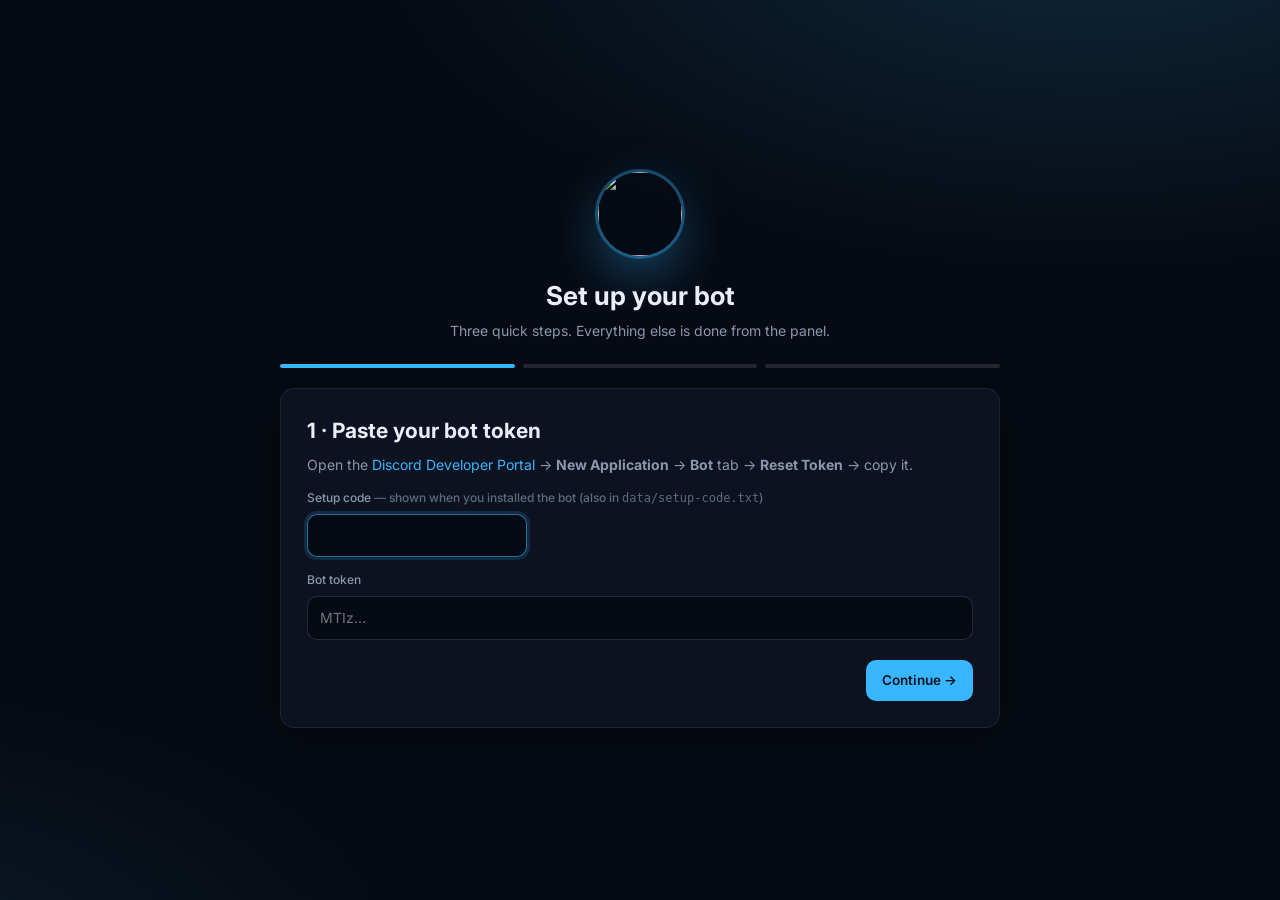
==== static/index.html @ cfd1e4c1 "CSRP Bot: Discord economy, tickets, documents, applications + web panel Co-Authored-By: Claude Opus " ====
<!doctype html>
<html lang="en">
<head>
<meta charset="utf-8">
<meta name="viewport" content="width=device-width,initial-scale=1,viewport-fit=cover">
<meta name="theme-color" content="#060a12"><meta name="apple-mobile-web-app-capable" content="yes"><meta name="apple-mobile-web-app-status-bar-style" content="black-translucent">
<link rel="apple-touch-icon" href="/brand/logo">
<title>Panel</title>
<link rel="icon" href="/brand/logo">
<link rel="preconnect" href="https://fonts.googleapis.com">
<link href="https://fonts.googleapis.com/css2?family=Inter:wght@400;500;600;700;800&display=swap" rel="stylesheet">
<link rel="stylesheet" href="/static/app.css?v=8">
</head>
<body>
<div class="backdrop"></div><div class="watermark"></div>
<div id="app"></div>
<div class="modal-bg" id="mbg"><div class="modal" id="mbox"><button class="x" onclick="closeModal()" aria-label="Close">×</button><div id="mbody"></div></div></div>
<div class="toast" id="toast"></div>
<script>
/* ───────────────────────── helpers ───────────────────────── */
const $ = s => document.querySelector(s), $$ = s => [...document.querySelectorAll(s)];
const esc = s => String(s ?? "").replace(/[&<>"']/g, c => ({"&":"&amp;","<":"&lt;",">":"&gt;",'"':"&quot;","'":"&#39;"}[c]));
let ME=null, CUR="$", PAGE="", BRAND={name:"Panel",full:"",color:"#38b6ff"}, GS=null;
const fmt = n => (n<0?"-":"")+CUR+Math.abs(Number(n||0)).toLocaleString();
const ago = iso => { if(!iso) return "—"; const s=(Date.now()-new Date(iso))/1000, f=Math.abs(s);
  const t=f<60?`${Math.round(f)}s`:f<3600?`${Math.round(f/60)}m`:f<86400?`${Math.round(f/3600)}h`:`${Math.round(f/86400)}d`; return s>=0?`${t} ago`:`in ${t}`; };
const dtx = iso => iso ? new Date(iso).toLocaleString() : "—";
const user = u => u ? `<span class="u">${u.avatar?`<img src="${esc(u.avatar)}" alt="">`:""}${esc(u.name)}</span>` : `<span class="dim">—</span>`;
const empty = (ico, t) => `<div class="empty"><span class="e-ico">${ico}</span>${t}</div>`;
async function api(path, body){
  const opt = body!==undefined ? {method:"POST",headers:{"Content-Type":"application/json","X-Panel":"1"},body:JSON.stringify(body)} : {};
  const r = await fetch(path, opt); let j={}; try{ j=await r.json(); }catch(e){}
  if(r.status===401){ renderLogin(); throw new Error("login"); }
  if(!r.ok) throw new Error(j.error || `HTTP ${r.status}`);
  return j;
}
function toast(m, ok=true){ const t=$("#toast"); t.textContent=m; t.className="toast "+(ok?"ok":"err"); t.style.display="block"; clearTimeout(t._h); t._h=setTimeout(()=>t.style.display="none",4000); }
async function act(fn, okMsg){ try{ const r=await fn(); if(okMsg) toast(okMsg); return r||true; }catch(e){ if(e.message!=="login") toast(e.message,false); return false; } }
function openModal(h, wide){ $("#mbody").innerHTML=h; $("#mbox").className="modal"+(wide?" wide":""); $("#mbg").style.display="flex"; }
function closeModal(){ $("#mbg").style.display="none"; }
$("#mbg").addEventListener("mousedown", e=>{ if(e.target.id==="mbg") closeModal(); });
function applyBrand(b){ if(!b) return; BRAND={...BRAND,...Object.fromEntries(Object.entries(b).filter(([k,v])=>v))};
  const m=/^#?([0-9a-f]{6})$/i.exec(BRAND.color||""); if(m){ const h=m[1]; document.documentElement.style.setProperty("--brand","#"+h);
  document.documentElement.style.setProperty("--brand-rgb",[0,2,4].map(i=>parseInt(h.substr(i,2),16)).join(",")); }
  document.title = `${BRAND.name} Panel`; }
const copyBtn = t => `<button class="btn ghost sm" onclick="navigator.clipboard.writeText('${esc(t)}');toast('Copied')">Copy</button>`;
const opt = (list, sel, blank="—") => `<option value="">${blank}</option>`+list.map(x=>`<option value="${x.id}" ${String(sel)===String(x.id)?"selected":""}>${esc(x.label||x.name)}</option>`).join("");

/* icons (stroke) */
const I = n => `<svg viewBox="0 0 24 24" fill="none" stroke="currentColor" stroke-width="1.9" stroke-linecap="round" stroke-linejoin="round">${({
 home:'<path d="M3 10.5 12 3l9 7.5V20a1 1 0 0 1-1 1h-5v-6H9v6H4a1 1 0 0 1-1-1z"/>',
 wallet:'<rect x="3" y="6" width="18" height="14" rx="2"/><path d="M16 13h2M3 10h18M6 6V4.5A1.5 1.5 0 0 1 7.5 3H17"/>',
 chart:'<path d="M4 20V10M10 20V4M16 20v-7M22 20H2"/>', users:'<circle cx="9" cy="8" r="3.5"/><path d="M2.5 20a6.5 6.5 0 0 1 13 0M17 4.5a3.5 3.5 0 0 1 0 7M21.5 20a6 6 0 0 0-3.5-5.5"/>',
 building:'<rect x="4" y="3" width="16" height="18" rx="1"/><path d="M9 8h1M14 8h1M9 12h1M14 12h1M10 21v-4h4v4"/>',
 alert:'<path d="M12 3 2 20h20z"/><path d="M12 10v4M12 17.5v.01"/>', list:'<path d="M8 6h13M8 12h13M8 18h13M3 6h.01M3 12h.01M3 18h.01"/>',
 ticket:'<path d="M3 8a2 2 0 0 0 0 4v4a2 2 0 0 0 2 2h14a2 2 0 0 0 2-2v-4a2 2 0 0 0 0-4V6a2 2 0 0 0-2-2H5a2 2 0 0 0-2 2z"/><path d="M14 4v14" stroke-dasharray="2 2"/>',
 form:'<rect x="4" y="3" width="16" height="18" rx="2"/><path d="M8 8h8M8 12h8M8 16h5"/>', book:'<path d="M4 4.5A2.5 2.5 0 0 1 6.5 2H20v17H6.5A2.5 2.5 0 0 0 4 21.5z"/><path d="M4 21.5A2.5 2.5 0 0 1 6.5 19H20"/>',
 cog:'<circle cx="12" cy="12" r="3"/><path d="M19.4 15a1.7 1.7 0 0 0 .3 1.8l.1.1a2 2 0 1 1-2.8 2.8l-.1-.1a1.7 1.7 0 0 0-1.8-.3 1.7 1.7 0 0 0-1 1.5V21a2 2 0 1 1-4 0v-.1a1.7 1.7 0 0 0-1.1-1.5 1.7 1.7 0 0 0-1.8.3l-.1.1a2 2 0 1 1-2.8-2.8l.1-.1a1.7 1.7 0 0 0 .3-1.8 1.7 1.7 0 0 0-1.5-1H3a2 2 0 1 1 0-4h.1a1.7 1.7 0 0 0 1.5-1.1 1.7 1.7 0 0 0-.3-1.8l-.1-.1a2 2 0 1 1 2.8-2.8l.1.1a1.7 1.7 0 0 0 1.8.3H9a1.7 1.7 0 0 0 1-1.5V3a2 2 0 1 1 4 0v.1a1.7 1.7 0 0 0 1 1.5 1.7 1.7 0 0 0 1.8-.3l.1-.1a2 2 0 1 1 2.8 2.8l-.1.1a1.7 1.7 0 0 0-.3 1.8V9a1.7 1.7 0 0 0 1.5 1H21a2 2 0 1 1 0 4h-.1a1.7 1.7 0 0 0-1.5 1z"/>',
 sliders:'<path d="M4 21v-7M4 10V3M12 21v-9M12 8V3M20 21v-5M20 12V3M1 14h6M9 8h6M17 16h6"/>', send:'<path d="m22 2-7 20-4-9-9-4z"/><path d="M22 2 11 13"/>',
 logout:'<path d="M9 21H5a2 2 0 0 1-2-2V5a2 2 0 0 1 2-2h4M16 17l5-5-5-5M21 12H9"/>', menu:'<path d="M3 6h18M3 12h18M3 18h18"/>', ext:'<path d="M15 3h6v6M10 14 21 3M18 13v6a2 2 0 0 1-2 2H5a2 2 0 0 1-2-2V8a2 2 0 0 1 2-2h6"/>',
 shield:'<path d="M12 22s8-4 8-10V5l-8-3-8 3v7c0 6 8 10 8 10z"/><path d="m9 12 2 2 4-4"/>',
 coins:'<circle cx="8" cy="8" r="6"/><path d="M18.1 10.4A6 6 0 1 1 10.4 18.1M7 6h1v4M16.7 13.9l.7.7-2.8 2.8"/>',
})[n]||""}</svg>`;

/* ───────────────────────── setup wizard ───────────────────────── */
let SETUP={};
function wizShell(step, inner){
  return `<div class="center"><div class="wizard"><div style="text-align:center;margin-bottom:22px"><img src="/brand/logo" style="width:84px;height:84px;border-radius:50%;box-shadow:0 0 0 3px rgba(var(--brand-rgb),.35),0 20px 60px -10px rgba(var(--brand-rgb),.6)" alt="">
   <h1 style="margin:14px 0 4px;font-size:26px">Set up your bot</h1><p class="mute" style="margin:0">Three quick steps. Everything else is done from the panel.</p></div>
   <div class="steps">${[1,2,3].map(i=>`<div class="${i<=step?"on":""}"></div>`).join("")}</div><div class="card" style="padding:26px">${inner}</div></div></div>`;
}
function renderSetup(st){
  SETUP = st || {};
  $("#app").innerHTML = wizShell(1, `<h2 style="margin:0 0 6px">1 · Paste your bot token</h2>
   <p class="mute" style="margin:0 0 14px">Open the <a href="https://discord.com/developers/applications" target="_blank" rel="noopener">Discord Developer Portal</a> → <b>New Application</b> → <b>Bot</b> tab → <b>Reset Token</b> → copy it.</p>
   ${st.can_edit?"":`<label class="l">Setup code <span class="dim">— shown when you installed the bot (also in <code>data/setup-code.txt</code>)</span></label><input class="in" id="sc" autocomplete="off" style="text-transform:uppercase;letter-spacing:.15em;max-width:220px">`}
   <label class="l">Bot token</label><input class="in" id="stk" type="password" autocomplete="off" placeholder="MTIz…">
   <div style="margin-top:20px;display:flex;justify-content:flex-end"><button class="btn" id="sbtn" onclick="setupToken()">Continue →</button></div>`);
  ($("#sc")||$("#stk")).focus(); $("#stk").onkeydown=e=>{ if(e.key==="Enter") setupToken(); };
}
async function setupToken(){
  $("#sbtn").disabled=true;
  const r = await act(()=>api("/api/setup/token",{code:$("#sc")?.value, token:$("#stk").value}));
  if($("#sbtn")) $("#sbtn").disabled=false;
  if(r) { SETUP={...SETUP,...r}; setupGuild(); }
}
let guildPoll=null;
function setupGuild(){
  const r=SETUP;
  const fixes = (r.fixed||[]).map(f=>`<div class="pos" style="font-size:13px">✓ ${esc(f)}</div>`).join("");
  $("#app").innerHTML = wizShell(2, `<div class="u" style="gap:14px;margin-bottom:12px">${r.bot_avatar?`<img src="${esc(r.bot_avatar)}" style="width:48px;height:48px" alt="">`:""}
    <div><div class="b" style="font-size:17px">${esc(r.bot_name)}</div><div class="pos" style="font-size:13px">✓ Token accepted</div></div></div>${fixes}
   ${r.members_ok?"":`<div class="card" style="border-color:rgba(251,191,36,.4);margin:12px 0;padding:12px">⚠️ Turn on <b>Server Members Intent</b>: <a href="${esc(r.portal)}/bot" target="_blank" rel="noopener">Bot settings</a> → Privileged Gateway Intents.</div>`}
   <h2 style="margin:18px 0 6px">2 · Add it to your server</h2>
   <p class="mute" style="margin:0 0 14px">Click the button, pick your server and authorise. It shows up below automatically.</p>
   <a class="btn discord-btn" href="${esc(r.invite)}" target="_blank" rel="noopener">${I("ext")} Add ${esc(r.bot_name)} to a server</a>
   <div id="glist" style="margin-top:20px"></div>`);
  drawGuilds(r.guilds||[]);
  clearInterval(guildPoll); guildPoll=setInterval(async()=>{ try{ const g=await api("/api/setup/guilds"); drawGuilds(g.guilds); }catch(e){} }, 3000);
}
function drawGuilds(gs){
  const el=$("#glist"); if(!el) return clearInterval(guildPoll);
  el.innerHTML = gs.length ? `<label class="l">Your bot is in — pick the server this bot is for:</label>`+gs.map(g=>`<button class="feat" style="width:100%;margin-top:8px;text-align:left" onclick="pickGuild('${g.id}')">
     ${g.icon?`<img src="${esc(g.icon)}" style="width:38px;height:38px;border-radius:10px" alt="">`:`<div style="width:38px;height:38px;border-radius:10px;background:var(--glass2);display:grid;place-items:center">${esc(g.name[0])}</div>`}
     <div class="t"><b>${esc(g.name)}</b><small>${g.id}</small></div><span class="btn sm">Use this server</span></button>`).join("")
   : `<div class="mute" style="display:flex;align-items:center;gap:10px"><span class="dot wait"></span> Waiting for the bot to join a server…</div>`;
}
async function pickGuild(id){
  clearInterval(guildPoll);
  if(!await act(()=>api("/api/setup/finish",{guild_id:id}))) return;
  const r=SETUP;
  if(r.redirect_ok) return setupDone();
  $("#app").innerHTML = wizShell(3, `<h2 style="margin:0 0 6px">3 · Allow Discord login</h2>
   <p class="mute" style="margin:0 0 14px">Discord needs this panel's address once. Open <a href="${esc(r.portal)}/oauth2" target="_blank" rel="noopener">OAuth2 settings</a> → <b>Redirects</b> → <b>Add Redirect</b>, paste this, then <b>Save Changes</b>:</p>
   <div style="display:flex;gap:8px;align-items:center;flex-wrap:wrap"><code class="copy">${esc(r.redirect_uri)}</code>${copyBtn(r.redirect_uri)}</div>
   <div class="mute" style="margin-top:18px;display:flex;align-items:center;gap:10px"><span class="dot wait"></span> Waiting for you to save it…</div>
   <div style="margin-top:20px;display:flex;justify-content:flex-end;gap:8px"><button class="btn ghost" onclick="setupDone()">I've done it</button></div>`);
  guildPoll=setInterval(async()=>{ try{ const c=await api("/api/setup/redirect"); if(c.redirect_ok){ clearInterval(guildPoll); setupDone(); } }catch(e){} }, 3000);
}
function setupDone(){
  clearInterval(guildPoll);
  $("#app").innerHTML = wizShell(3, `<div style="text-align:center;padding:10px 0"><div style="font-size:46px">🎉</div><h2 style="margin:8px 0">You're connected</h2>
   <p class="mute">The bot is starting and adding its slash commands to your server. Log in to choose channels, features and branding.</p>
   <a class="btn discord-btn" href="/login" style="margin-top:12px">Login with Discord</a></div>`);
}

/* ───────────────────────── auth screens ───────────────────────── */
function renderLogin(){
  $("#app").innerHTML = `<div class="center"><div class="auth"><img class="logo" src="/brand/logo" alt="">
   <h1>${esc(BRAND.full||BRAND.name)}</h1><p>Sign in with Discord to manage your account, read documents and apply.</p>
   <a class="btn discord-btn" href="/login${location.hash?`?next=/${encodeURIComponent(location.hash)}`:""}"><svg width="22" height="22" viewBox="0 0 24 24" fill="#fff"><path d="M20.3 4.4A19.8 19.8 0 0 0 15.4 3l-.6 1.3a18.4 18.4 0 0 0-5.6 0L8.6 3a19.7 19.7 0 0 0-4.9 1.5C.6 9.1-.3 13.6.1 18.1a19.9 19.9 0 0 0 6 3l1.3-2.1a12.9 12.9 0 0 1-2-1l.5-.4a14.2 14.2 0 0 0 12.2 0l.5.4c-.6.4-1.3.7-2 1l1.3 2.1a19.8 19.8 0 0 0 6-3c.5-5.2-.8-9.7-3.6-13.7zM8 15.4c-1.2 0-2.2-1.1-2.2-2.4S6.8 10.6 8 10.6s2.2 1.1 2.2 2.4-1 2.4-2.2 2.4zm8 0c-1.2 0-2.2-1.1-2.2-2.4s1-2.4 2.2-2.4 2.2 1.1 2.2 2.4-1 2.4-2.2 2.4z"/></svg>Login with Discord</a>
   <p style="margin-top:26px"><a class="mute" href="/docs">📚 Browse public documents →</a></p></div></div>`;
}
function renderOffline(st){
  $("#app").innerHTML = `<div class="center"><div class="wizard"><div class="auth" style="max-width:none"><img class="logo" src="/brand/logo" alt=""><h1>Bot is ${esc(st.status||"offline")}</h1></div>
   ${st.can_edit?botCard(st):`<div class="card" style="text-align:center"><p class="mute">The panel will be back as soon as the bot is online.</p><a class="btn ghost" href="/login">Bot owner login</a></div>`}</div></div>`;
}

/* ───────────────────────── shell / nav ───────────────────────── */
const can = p => (ME.perms||[]).includes(p);
function navItems(){
  const f=ME.features, a=ME.admin, c=ME.counts||{}, out=[];
  out.push(["h","You"]);
  if(f.economy) out.push(["me","My account","wallet"]);
  if(f.documents) out.push(["docs","Documents","book"]);
  if(f.applications) out.push(["apply","Apply","form"]);
  if(a){
    out.push(["h","Staff"]); out.push(["overview","Overview","chart"]);
    if(f.economy&&can("economy")) out.push(["users","Citizens","users"]);
    if((f.business||f.departments)&&can("orgs")) out.push(["orgs","Businesses & Depts","building"]);
    if(f.citations&&can("citations")) out.push(["citations","Citations","alert",c.citations]);
    if(f.economy&&can("economy")) out.push(["ledger","Transactions","list"]);
    if(f.tickets&&can("tickets")) out.push(["tickets","Tickets","ticket",c.tickets]);
    if(f.applications&&can("applications")) out.push(["applications","Applications","form",c.applications]);
    if(f.documents&&can("documents")) out.push(["docbuilder","Document builder","book"]);
    if(can("setup")||can("staff")) out.push(["h","Configure"]);
    if(can("setup")) { out.push(["setup","Server setup","sliders"]); out.push(["settings","Settings","cog"]); }
    if(can("staff")) out.push(["staff","Staff access","shield"]);
  }
  return out;
}
const PAGES = {me:()=>pMe(), docs:()=>pDocs(), apply:()=>pApply(), overview:()=>pOverview(), users:()=>pUsers(), orgs:()=>pOrgs(), citations:()=>pCitations(), ledger:()=>pLedger(),
  tickets:()=>pTickets(), applications:()=>pApplications(), docbuilder:()=>pDocBuilder(), setup:()=>pSetup(), settings:()=>pSettings(), staff:()=>pStaff()};
function shell(){
  const items = navItems();
  if(!PAGE || !items.some(i=>i[0]===PAGE)) PAGE = (items.find(i=>i[0]!=="h")||["docs"])[0];
  $("#app").innerHTML = `<div class="mobile-top"><button class="btn ghost icon" onclick="$('.side').classList.toggle('open')">${I("menu")}</button><img src="/brand/logo" alt=""><b>${esc(BRAND.name)}</b></div>
  <div class="app"><aside class="side"><a class="brand" href="/"><img src="/brand/logo" alt=""><span><b>${esc(BRAND.name)}</b><small>${esc(BRAND.full||ME.guild.name)}</small></span></a>
   ${items.map(i=>i[0]==="h"?`<div class="nav-h">${i[1]}</div>`:`<button class="nav ${i[0]===PAGE?"on":""}" data-p="${i[0]}">${I(i[2])}<span>${i[1]}</span>${i[3]?`<span class="badge">${i[3]}</span>`:""}</button>`).join("")}
   <div class="grow"></div>
   <div class="me">${ME.user.avatar?`<img src="${esc(ME.user.avatar)}" alt="">`:""}<div class="n"><b>${esc(ME.user.name)}</b><small>${esc((ME.ranks||[]).join(", ")||"Member")}</small></div><a class="btn ghost icon" href="/logout" title="Log out">${I("logout")}</a></div>
  </aside><div class="side-dim" onclick="$('.side').classList.remove('open')"></div><main class="main" id="main"></main></div>
  <nav class="bottom-nav">${bottomItems(items).map(i=>`<button class="${i[0]===PAGE?"on":""}" data-b="${i[0]}">${I(i[2])}<span>${i[1]}</span>${i[3]?`<span class="badge">${i[3]}</span>`:""}</button>`).join("")}<button data-b="__more">${I("menu")}<span>More</span></button></nav>`;
  $$(".nav").forEach(b=>b.onclick=()=>go(b.dataset.p));
  $$("[data-b]").forEach(b=>b.onclick=()=>b.dataset.b==="__more"?$(".side").classList.add("open"):go(b.dataset.b));
  render();
}
function bottomItems(items){
  const pages=items.filter(i=>i[0]!=="h"), short={"Businesses & Depts":"Orgs","Document builder":"Docs","Pending applications":"Apps","My account":"Account","Server setup":"Setup","Transactions":"Ledger"};
  const pref = ME.admin ? ["overview","tickets","applications","me"] : ["me","docs","apply"];
  return pref.map(k=>pages.find(i=>i[0]===k)).filter(Boolean).slice(0,4).map(i=>[i[0],short[i[1]]||i[1],i[2],i[3]]);
}
function go(p){ PAGE=p; history.replaceState(null,"","#"+p); $$(".nav").forEach(b=>b.classList.toggle("on",b.dataset.p===p)); $$("[data-b]").forEach(b=>b.classList.toggle("on",b.dataset.b===p)); window.scrollTo(0,0); $(".side")?.classList.remove("open"); render(); }
async function render(){ $("#main").innerHTML=`<div class="empty"><span class="e-ico">⏳</span>Loading…</div>`; try{ await (PAGES[PAGE]||PAGES.docs)(); }catch(e){ if(e.message!=="login") $("#main").innerHTML=`<div class="card">${empty("⚠️",esc(e.message))}</div>`; } }
const head = (t, sub, right="") => `<div class="page-h"><div><h1>${t}</h1>${sub?`<p>${sub}</p>`:""}</div><div style="display:flex;gap:8px;flex-wrap:wrap;align-items:center">${right}</div></div>`;
const stat = (lbl, val, sub, ico) => `<div class="card stat"><div class="lbl">${lbl}</div><div class="val">${val}</div>${sub?`<div class="sub">${sub}</div>`:""}${ico?`<div class="ico">${I(ico)}</div>`:""}</div>`;
const seg = (vals, cur, fn) => `<div class="seg">${vals.map(v=>`<button class="${v===cur?"on":""}" onclick="${fn}('${v}')">${v}</button>`).join("")}</div>`;

/* ───────────────────────── shared tables ───────────────────────── */
function flow(r, me){
  const side = x => x.type==="mint"?"<i class='dim'>minted</i>":x.type==="burn"?"<i class='dim'>removed</i>":
    `${esc(x.label)}${x.type==="wallet"?" <span class='dim'>(wallet)</span>":""}${x.type==="business"||x.type==="dept"?` <span class="pill ${x.type}">${x.type==="dept"?"dept":"biz"}</span>`:""}`;
  let cls=""; if(me){ const i=["wallet","bank"].includes(r.dst.type)&&r.dst.id===me, o=["wallet","bank"].includes(r.src.type)&&r.src.id===me; cls=i&&o?"":i?"pos":"neg"; }
  return `<td class="dim mono">#${r.id}</td><td>${side(r.src)} <span class="dim">→</span> ${side(r.dst)}</td><td class="${cls} b">${fmt(r.amount)}</td>
    <td><span class="pill">${esc(r.kind)}</span>${r.reversed_by?' <span class="pill red">reversed</span>':""}</td><td class="mute">${esc(r.memo||"")}</td><td class="dim" title="${dtx(r.ts)}">${ago(r.ts)}</td>`;
}
const ledgerTable = (rows, me, undo) => rows.length ? `<div class="scroll"><table class="tbl"><tr><th>#</th><th>Flow</th><th>Amount</th><th>Type</th><th>Memo</th><th>When</th>${undo?"<th></th>":""}</tr>
  ${rows.map(r=>`<tr>${flow(r,me)}${undo?`<td>${!r.reversed_by&&r.kind!=="undo"?`<button class="btn ghost sm" onclick="undo(${r.id})">Undo</button>`:""}</td>`:""}</tr>`).join("")}</table></div>` : empty("🧾","No transactions yet.");
function citTable(rows, o={}){
  if(!rows.length) return empty("✅","No citations.");
  return `<div class="scroll"><table class="tbl"><tr><th>#</th>${o.who?"<th>Citizen</th>":""}<th>Reason</th><th>Total</th><th>Status</th><th>Due</th>${o.who?"<th>Issuer</th>":""}<th></th></tr>
  ${rows.map(c=>`<tr><td class="dim mono">#${c.id}</td>${o.who?`<td>${user(c.user)}</td>`:""}<td>${esc(c.reason)}<div class="dim" style="font-size:12px">${esc(c.dept||"")}</div></td>
   <td class="b">${fmt(c.amount+c.late_fee)}${c.late_fee?`<div class="dim" style="font-size:12px;font-weight:400">incl. ${fmt(c.late_fee)} late fee</div>`:""}</td>
   <td><span class="pill ${c.overdue?"overdue":c.status}">${c.overdue?"overdue":c.status}</span></td><td class="dim">${c.status==="unpaid"?ago(c.due_at):c.status==="paid"?"paid "+ago(c.paid_at):"—"}</td>
   ${o.who?`<td>${user(c.issuer)}</td>`:""}<td style="white-space:nowrap">${c.status==="unpaid"?(o.pay?`<button class="btn green sm" onclick="payCit(${c.id})">Pay</button>`:"")+(o.admin?` <button class="btn ghost sm" onclick="citAct(${c.id},'waive_fee')">Waive fee</button> <button class="btn red sm" onclick="citAct(${c.id},'void')">Void</button>`:""):""}</td></tr>`).join("")}</table></div>`;
}

/* ───────────────────────── member pages ───────────────────────── */
async function pMe(){
  const d=await api("/api/my");
  $("#main").innerHTML = head(`Welcome back, ${esc(ME.user.name)}`, "Your bank, inventory and fines.") +
  `${d.frozen?`<div class="card" style="border-color:rgba(248,113,113,.5);margin-bottom:16px">🧊 Your account is frozen by staff.</div>`:""}
  <div class="grid">${stat("Wallet",fmt(d.wallet),"Cash on hand","wallet")}${stat("Bank",fmt(d.bank),"Safe in the bank","building")}${stat("Net worth",fmt(d.wallet+d.bank),"","coins")}
   <div class="card wide-sm"><div class="mute" style="font-size:12.5px;font-weight:500">Move money</div><div class="mv-row" style="display:flex;gap:6px;margin-top:10px"><input class="in" id="mv" placeholder="500, 2k, all"><button class="btn sm" onclick="mv('deposit')">Deposit</button><button class="btn ghost sm" onclick="mv('withdraw')">Withdraw</button></div></div></div>
  <div class="cols" style="margin-top:16px"><div class="card"><div class="card-h"><h3>Inventory</h3></div>${d.items.length?`<table class="tbl">${d.items.map(i=>`<tr><td><b>${esc(i.name)}</b><div class="dim" style="font-size:12px">${esc(i.description||"")}</div></td><td>×${i.qty}</td><td class="dim">${esc(i.source||"")}</td></tr>`).join("")}</table>`:empty("🎒","Empty — buy things with <code>/shop</code> in Discord.")}</div>
   <div class="card"><div class="card-h"><h3>Your businesses & departments</h3></div>${d.orgs.length?`<table class="tbl">${d.orgs.map(o=>`<tr><td><span class="pill ${o.kind}">${o.kind==="dept"?"dept":"biz"}</span> <b>${esc(o.name)}</b></td><td class="b">${fmt(o.balance)}</td><td class="dim">${o.level}</td></tr>`).join("")}</table>`:empty("🏢","None yet.")}</div></div>
  <div class="card" style="margin-top:16px"><div class="card-h"><h3>Citations</h3></div>${citTable(d.citations,{pay:true})}</div>
  <div class="card"><div class="card-h"><h3>Recent transactions</h3></div>${ledgerTable(d.history, ME.user.id)}</div>`;
}
async function mv(direction){ const amount=$("#mv").value.trim(); if(!amount) return; if(await act(()=>api("/api/my/move",{direction,amount}),direction==="deposit"?"Deposited":"Withdrawn")) pMe(); }
async function payCit(id){ if(!confirm(`Pay citation #${id} from your bank?`)) return; if(await act(()=>api("/api/my/pay_citation",{id}),"Citation paid")) render(); }

async function pDocs(){
  const html = await (await fetch("/docs")).text();
  const main = new DOMParser().parseFromString(html,"text/html").querySelector("main"); main.querySelector(".hero")?.remove();
  $("#main").innerHTML = head("Documents", "SOPs, penal codes and server links.", `<a class="btn ghost" href="/docs" target="_blank">${I("ext")} Open full page</a>${can("documents")?`<button class="btn" onclick="go('docbuilder')">Manage documents</button>`:""}`) + main.innerHTML;
}

/* applications (member) */
let APPLY=null;
async function pApply(){
  APPLY = await api("/api/apply");
  const fs = APPLY.forms;
  $("#main").innerHTML = head("Applications","Check the requirements, then apply.") + (fs.length?`<div class="doc-grid">${fs.map(f=>`<div class="doc-card"><div class="di">${esc(f.icon||"📝")}</div><b>${esc(f.name)}</b>
     <p>${esc((f.description||"").slice(0,180))}</p><div style="margin:6px 0">${f.checks.map(c=>`<div style="font-size:13px;display:flex;gap:8px;margin:3px 0"><span>${c.ok===true?"✅":c.ok===false?"❌":"▫️"}</span><span class="${c.ok===false?"neg":""}">${esc(c.label)}${c.detail&&c.ok===false?` <span class="dim">(${esc(c.detail)})</span>`:""}</span></div>`).join("")}</div>
     <div class="meta" style="margin-top:auto">${!f.is_open?'<span class="pill red">Closed</span>':f.eligible?`<button class="btn" onclick="applyForm(${f.id})">Apply now</button>`:'<span class="pill gold">Requirements not met</span>'}</div></div>`).join("")}</div>`:`<div class="card">${empty("📭","No applications are open right now.")}</div>`)
   + `<div class="card" style="margin-top:20px"><div class="card-h"><h3>Your applications</h3></div>${APPLY.mine.length?`<table class="tbl"><tr><th>#</th><th>Application</th><th>Status</th><th>Submitted</th><th>Note</th></tr>${APPLY.mine.map(a=>`<tr><td class="dim mono">#${a.id}</td><td class="b">${esc(a.form_name)}</td><td><span class="pill ${a.status==="accepted"?"green":a.status==="denied"?"red":"gold"}">${a.status}</span></td><td class="dim">${ago(a.created_at)}</td><td class="mute">${esc(a.reason||"")}</td></tr>`).join("")}</table>`:empty("📝","You haven't applied for anything yet.")}</div>`;
  const m=/^#apply-(\d+)/.exec(location.hash); if(m){ const f=fs.find(x=>x.id==m[1]); if(f&&f.eligible) applyForm(f.id); }
}
function qField(q){
  const id=`qa_${q.id}`, req=q.required?' <span class="neg">*</span>':"";
  const lab=`<label class="l" style="font-size:13.5px;color:var(--text)">${esc(q.label)}${req}</label>${q.help?`<div class="dim" style="font-size:12px;margin:-2px 0 6px">${esc(q.help)}</div>`:""}`;
  if(q.type==="paragraph") return lab+`<textarea class="in" id="${id}" rows="5"></textarea>`;
  if(q.type==="choice") return lab+`<select class="in" id="${id}"><option value="">Choose…</option>${q.options.map(o=>`<option>${esc(o)}</option>`).join("")}</select>`;
  if(q.type==="multi") return lab+q.options.map(o=>`<label class="chk"><input type="checkbox" name="${id}" value="${esc(o)}"><span>${esc(o)}</span></label>`).join("");
  if(q.type==="yesno") return lab+`<div class="seg" id="${id}" data-v=""><button type="button" onclick="segPick(this,'yes')">Yes</button><button type="button" onclick="segPick(this,'no')">No</button></div>`;
  return lab+`<input class="in" id="${id}" ${q.type==="number"?'inputmode="decimal"':""}>`;
}
function segPick(b,v){ const s=b.parentElement; s.dataset.v=v; [...s.children].forEach(x=>x.classList.toggle("on",x===b)); }
function applyForm(id){
  const f=APPLY.forms.find(x=>x.id===id);
  openModal(`<h2>${esc(f.icon||"📝")} ${esc(f.name)}</h2>${f.description?`<p class="mute" style="white-space:pre-wrap">${esc(f.description)}</p>`:""}
   <div style="margin-top:8px">${f.questions.map(qField).join("")}</div>
   <div style="display:flex;justify-content:flex-end;gap:8px;margin-top:22px"><button class="btn ghost" onclick="closeModal()">Cancel</button><button class="btn" id="asub" onclick="submitApp(${id})">Submit application</button></div>`);
}
async function submitApp(id){
  const f=APPLY.forms.find(x=>x.id===id), answers={};
  f.questions.forEach(q=>{ const k=`qa_${q.id}`; answers[q.id] = q.type==="multi"?$$(`[name="${k}"]:checked`).map(x=>x.value):q.type==="yesno"?$("#"+k).dataset.v:$("#"+k).value; });
  $("#asub").disabled=true;
  if(await act(()=>api("/api/apply",{form_id:id,answers}),"Application submitted — you'll get a DM when it's reviewed")){ closeModal(); history.replaceState(null,"","#apply"); pApply(); }
  else $("#asub").disabled=false;
}

/* ───────────────────────── admin: overview / users / orgs ───────────────────────── */
async function pOverview(){
  const d=await api("/api/overview"); const supply=d.wallets+d.banks+d.business+d.depts; const max=Math.max(1,...d.daily.map(x=>x.s)); const c=ME.counts||{};
  $("#main").innerHTML = head("Overview", `${esc(ME.guild.name)} at a glance`) +
  `<div class="grid">${stat("Money supply",fmt(supply),`${d.accounts} citizens`,"coins")}${stat("In banks",fmt(d.banks),`${fmt(d.wallets)} in wallets`,"building")}
   ${stat("Businesses",fmt(d.business),`${d.n_business} open`,"building")}${stat("Departments",fmt(d.depts),`${d.n_depts} departments`,"users")}
   ${stat("Unpaid citations",d.unpaid_citations,`${fmt(d.unpaid_total)} outstanding`,"alert")}
   ${ME.features.tickets?stat("Open tickets",c.tickets||0,"","ticket"):""}${ME.features.applications?stat("Pending applications",c.applications||0,"","form"):""}</div>
  <div class="cols" style="margin-top:16px"><div class="card"><div class="card-h"><h3>Money moved · 14 days</h3></div>
   ${d.daily.length?`<div class="bars">${d.daily.map(x=>`<div class="bar" style="height:${Math.max(2,x.s/max*100)}%" data-t="${x.d}: ${fmt(x.s)} · ${x.n} tx"></div>`).join("")}</div><div class="bl">${d.daily.map(x=>`<span>${x.d.slice(5)}</span>`).join("")}</div>`:empty("📈","No activity yet.")}</div>
   <div class="card"><div class="card-h"><h3>Richest citizens</h3></div>${d.top.length?`<table class="tbl">${d.top.map((t,i)=>`<tr><td class="dim">${i+1}</td><td>${user(t.user)}</td><td class="b">${fmt(t.total)}</td></tr>`).join("")}</table>`:empty("🏆","Nobody yet.")}</div></div>
  <div class="card" style="margin-top:16px"><div class="card-h"><h3>Activity by type · 7 days</h3></div>${d.kinds.length?`<table class="tbl">${d.kinds.map(k=>`<tr><td><span class="pill brand">${esc(k.kind)}</span></td><td>${k.n} transactions</td><td class="b">${fmt(k.s)}</td></tr>`).join("")}</table>`:empty("🧾","Nothing yet.")}</div>`;
}
async function pUsers(search=""){
  const rows=await api("/api/users?q="+encodeURIComponent(search));
  $("#main").innerHTML = head("Citizens", `${rows.length} accounts`) + `<div class="toolbar"><input class="in" id="us" placeholder="Search name or ID…  (Enter)" value="${esc(search)}"></div>
  <div class="card scroll"><table class="tbl"><tr><th>Citizen</th><th>Wallet</th><th>Bank</th><th>Total</th><th>Citations</th><th></th></tr>
  ${rows.map(r=>`<tr class="click" onclick="userModal('${r.user.id}')"><td>${user(r.user)}</td><td>${fmt(r.wallet)}</td><td>${fmt(r.bank)}</td><td class="b">${fmt(r.wallet+r.bank)}</td><td>${r.citations?`<span class="pill red">${r.citations} unpaid</span>`:""}</td><td>${r.frozen?'<span class="pill red">frozen</span>':""}</td></tr>`).join("")||`<tr><td colspan=6>${empty("👥","No accounts yet.")}</td></tr>`}</table></div>`;
  const s=$("#us"); s.focus(); s.setSelectionRange(s.value.length,s.value.length); s.onkeydown=e=>{ if(e.key==="Enter") pUsers(s.value); };
}
async function userModal(uid){
  const d=await api("/api/user/"+uid);
  openModal(`<div class="u" style="gap:14px"><img src="${esc(d.user.avatar)}" style="width:52px;height:52px" alt=""><div><h2>${esc(d.user.name)}</h2><div class="dim">@${esc(d.user.username)} · ${d.user.id}</div></div></div>
  <div class="grid" style="margin-top:16px">${stat("Wallet",fmt(d.wallet))}${stat("Bank",fmt(d.bank))}</div>
  <div class="card" style="margin-top:16px"><div class="card-h"><h3>Adjust money</h3></div><div class="row"><div><label class="l">Amount</label><input class="in" id="am" placeholder="1000, 5k"></div><div><label class="l">Account</label><select class="in" id="ai"><option value="bank">Bank</option><option value="wallet">Wallet</option></select></div><div style="flex:2"><label class="l">Reason</label><input class="in" id="ar" placeholder="optional"></div></div>
   <div style="margin-top:14px;display:flex;gap:8px;flex-wrap:wrap"><button class="btn green" onclick="adj('${uid}','print')">Print money</button><button class="btn red" onclick="adj('${uid}','remove')">Remove money</button><button class="btn ghost" onclick="frz('${uid}',${!d.frozen})">${d.frozen?"Unfreeze":"Freeze"} account</button></div></div>
  ${d.businesses.length?`<div class="card"><div class="card-h"><h3>Owns</h3></div>${d.businesses.map(b=>`<div>🏢 <b>${esc(b.name)}</b> — ${fmt(b.balance)}</div>`).join("")}</div>`:""}
  <div class="card"><div class="card-h"><h3>Inventory</h3></div>${d.items.map(i=>`<span class="pill" style="margin:2px">${esc(i.name)} ×${i.qty}</span>`).join("")||'<span class="dim">Empty</span>'}</div>
  <div class="card"><div class="card-h"><h3>Citations</h3></div>${citTable(d.citations,{admin:true})}</div>
  <div class="card"><div class="card-h"><h3>History</h3></div>${ledgerTable(d.history,uid,true)}</div>`, true);
}
async function adj(uid,op){ const amount=$("#am").value.trim(); if(!amount) return toast("Enter an amount",false); if(await act(()=>api("/api/admin/money",{op,user:uid,amount,into:$("#ai").value,reason:$("#ar").value}),op==="print"?"Money printed":"Money removed")) userModal(uid); }
async function frz(uid,frozen){ if(await act(()=>api("/api/admin/freeze",{user:uid,frozen}),frozen?"Frozen":"Unfrozen")) userModal(uid); }
async function undo(id){ if(!confirm(`Reverse transaction #${id}?`)) return; let ok=await act(()=>api("/api/admin/undo",{id}),"Reversed");
  if(!ok&&confirm("Reversal failed (probably not enough money left). Force it and allow a negative balance?")) ok=await act(()=>api("/api/admin/undo",{id,force:true}),"Reversed (forced)"); if(ok){ closeModal(); render(); } }
async function citAct(id,action){ const note=action==="void"?prompt("Reason for voiding (optional)"):null; if(action==="void"&&note===null) return;
  if(await act(()=>api("/api/admin/citation",{id,action,note}),action==="void"?"Voided":"Late fee waived")){ closeModal(); render(); } }

async function pOrgs(){
  const rows=await api("/api/orgs");
  $("#main").innerHTML = head("Businesses & Departments", `${rows.length} organisations`, `<button class="btn" onclick="newOrg()">+ New</button>`) +
  `<div class="card scroll"><table class="tbl"><tr><th>Name</th><th>Type</th><th>Owner</th><th>Balance</th><th>Items</th><th>Payroll</th></tr>
  ${rows.map(o=>`<tr class="click" onclick="orgModal(${o.id})"><td><b>${esc(o.name)}</b><div class="dim" style="font-size:12px">${esc(o.description||"")}</div></td><td><span class="pill ${o.kind}">${o.kind==="dept"?"department":"business"}</span></td><td>${user(o.owner)}</td><td class="b">${fmt(o.balance)}</td><td>${o.items}</td><td>${o.staff} · ${fmt(o.payroll)}/cycle</td></tr>`).join("")||`<tr><td colspan=6>${empty("🏢","Nothing yet — create a department, or players open businesses with /business create.")}</td></tr>`}</table></div>`;
}
async function gs(){ return GS = GS || await api("/api/guild-meta"); }
const roleOpts = async sel => opt((await gs()).roles.map(r=>({id:r.id,label:"@"+r.name})), sel);
async function newOrg(){ const ro=await roleOpts();
  openModal(`<h2>New business / department</h2><div class="row"><div><label class="l">Type</label><select class="in" id="ok"><option value="dept">Department</option><option value="business">Business</option></select></div><div style="flex:2"><label class="l">Name</label><input class="in" id="on"></div></div>
   <label class="l">Description</label><input class="in" id="od"><label class="l">Owner Discord user ID (businesses)</label><input class="in" id="oo" placeholder="123456789012345678">
   <div class="row"><div><label class="l">Head role</label><select class="in" id="oh">${ro}</select></div><div><label class="l">Member role</label><select class="in" id="om">${ro}</select></div></div>
   <div style="margin-top:18px;text-align:right"><button class="btn" onclick="saveOrg()">Create</button></div>`); }
async function saveOrg(){ if(await act(()=>api("/api/admin/org",{kind:$("#ok").value,name:$("#on").value,description:$("#od").value,owner:$("#oo").value,head_role:$("#oh").value,member_role:$("#om").value}),"Created")){ closeModal(); pOrgs(); } }
let ORG=null;
async function orgModal(id){
  const d=ORG=await api("/api/org/"+id), o=d.org;
  openModal(`<h2>${esc(o.name)} <span class="pill ${o.kind}">${o.kind==="dept"?"department":"business"}</span></h2><div class="mute">${esc(o.description||"")}</div>
  <div class="grid" style="margin-top:16px">${stat("Balance",fmt(o.balance))}<div class="card"><div class="mute" style="font-size:12.5px">Owner</div><div style="margin-top:8px">${user(o.owner)}</div></div>
   <div class="card"><div class="mute" style="font-size:12.5px">Roles</div><div style="margin-top:8px">${d.roles.map(r=>`<div><span class="pill">${r.level}</span> @${esc(r.name)}</div>`).join("")||'<span class="dim">None</span>'}</div></div></div>
  <div class="card" style="margin-top:16px"><div class="card-h"><h3>Adjust balance</h3></div><div style="display:flex;gap:8px;flex-wrap:wrap"><input class="in" id="oa" placeholder="Amount" style="max-width:160px"><input class="in" id="or" placeholder="Reason" style="max-width:260px"><button class="btn green" onclick="orgAdj(${o.id},'print')">Print</button><button class="btn red" onclick="orgAdj(${o.id},'remove')">Remove</button></div></div>
  <div class="card"><div class="card-h"><h3>Items</h3><button class="btn sm" onclick="itemForm(${o.id})">+ Add item</button></div>
   ${d.items.length?`<div class="scroll"><table class="tbl"><tr><th>Name</th><th>Price</th><th>Stock</th><th>Flags</th><th></th></tr>${d.items.map(i=>`<tr><td><b>${esc(i.name)}</b><div class="dim" style="font-size:12px">${esc(i.description||"")}</div></td><td>${fmt(i.price)}</td><td>${i.stock??"∞"}</td>
    <td>${i.for_sale?'<span class="pill green">for sale</span>':""} ${i.consumable?'<span class="pill">consumable</span>':""} ${i.role_name?`<span class="pill brand">@${esc(i.role_name)}${i.role_days?` ${i.role_days}d`:""}</span>`:""}</td>
    <td style="white-space:nowrap"><button class="btn ghost sm" onclick="itemForm(${o.id},${i.id})">Edit</button> <button class="btn red sm" onclick="itemDel(${o.id},${i.id})">✕</button></td></tr>`).join("")}</table></div>`:empty("📦","No items.")}</div>
  <div class="card"><div class="card-h"><h3>Payroll</h3></div>${d.payroll.length?`<table class="tbl">${d.payroll.map(p=>`<tr><td>${user(p.user)}</td><td class="b">${fmt(p.amount)}</td><td class="dim">paid ${ago(p.last_paid)}</td><td><button class="btn red sm" onclick="payDel(${o.id},'${p.user.id}')">Remove</button></td></tr>`).join("")}</table>`:empty("💼","Nobody on payroll.")}
   <div style="display:flex;gap:8px;margin-top:12px;flex-wrap:wrap"><input class="in" id="pu" placeholder="Discord user ID" style="max-width:220px"><input class="in" id="pa" placeholder="Pay per cycle" style="max-width:160px"><button class="btn sm" onclick="payAdd(${o.id})">Add / update</button></div></div>
  <div class="card"><div class="card-h"><h3>Transactions</h3></div>${ledgerTable(d.history,null,true)}</div>`, true);
}
async function orgAdj(id,op){ const amount=$("#oa").value.trim(); if(!amount) return; if(await act(()=>api("/api/admin/money",{op,org:id,amount,reason:$("#or").value}),"Done")) orgModal(id); }
async function itemForm(oid,iid){
  const i=iid?ORG.items.find(x=>x.id===iid):{for_sale:ORG.org.kind==="business"?1:0,consumable:1}; const ro=await roleOpts(i.role_id);
  openModal(`<h2>${iid?"Edit":"Add"} item — ${esc(ORG.org.name)}</h2><label class="l">Name</label><input class="in" id="in" value="${esc(i.name||"")}"><label class="l">Description</label><input class="in" id="ide" value="${esc(i.description||"")}">
   <div class="row"><div><label class="l">Price</label><input class="in" id="ip" value="${i.price??0}"></div><div><label class="l">Stock (empty = unlimited)</label><input class="in" id="is" value="${i.stock??""}"></div></div>
   <label class="chk"><input type="checkbox" id="ifs" ${i.for_sale?"checked":""}><span>For sale in <code>/shop</code></span></label><label class="chk"><input type="checkbox" id="ic" ${i.consumable?"checked":""}><span>Used up when used</span></label>
   <label class="l">Message when used (<code>{user}</code> = mention)</label><input class="in" id="iu" value="${esc(i.use_message||"")}">
   <div class="row"><div><label class="l">Gives a role when used</label><select class="in" id="ir">${ro}</select></div><div><label class="l">Role lasts (days, empty = forever)</label><input class="in" id="id" value="${i.role_days??""}"></div></div>
   <div style="margin-top:18px;display:flex;justify-content:flex-end;gap:8px"><button class="btn ghost" onclick="orgModal(${oid})">Back</button><button class="btn" onclick="itemSave(${oid},${iid||0})">Save</button></div>`);
}
async function itemSave(oid,iid){ const b={id:iid||null,name:$("#in").value,description:$("#ide").value,price:$("#ip").value,stock:$("#is").value,for_sale:$("#ifs").checked,consumable:$("#ic").checked,use_message:$("#iu").value,role_id:$("#ir").value,role_days:$("#id").value};
  if(await act(()=>api(`/api/org/${oid}/item`,b),"Saved")) orgModal(oid); }
async function itemDel(oid,iid){ if(confirm("Delete this item?")&&await act(()=>api(`/api/org/${oid}/item/delete`,{id:iid}),"Deleted")) orgModal(oid); }
async function payAdd(oid){ if(await act(()=>api(`/api/org/${oid}/payroll`,{user:$("#pu").value.trim(),amount:$("#pa").value.trim()}),"Payroll saved")) orgModal(oid); }
async function payDel(oid,uid){ if(await act(()=>api(`/api/org/${oid}/payroll`,{user:uid,remove:true}),"Removed")) orgModal(oid); }

async function pCitations(status="unpaid"){
  const rows=await api("/api/citations?status="+status);
  $("#main").innerHTML = head("Citations", `${fmt(rows.filter(r=>r.status==="unpaid").reduce((a,r)=>a+r.amount+r.late_fee,0))} outstanding`, seg(["unpaid","paid","void","all"],status,"pCitations")) + `<div class="card">${citTable(rows,{who:true,admin:true})}</div>`;
}
let LEDGER=[];
async function pLedger(more=false){
  const kind=$("#lk")?.value||""; const before=more&&LEDGER.length?LEDGER[LEDGER.length-1].id:0;
  const rows=await api(`/api/ledger?kind=${encodeURIComponent(kind)}&before=${before}`); LEDGER=more?LEDGER.concat(rows):rows;
  const kinds=["","pay","deposit","withdraw","purchase","tax","payroll","citation","org_deposit","org_withdraw","org_transfer","admin_print","admin_remove","interest","undo","start","business_fee","org_close"];
  $("#main").innerHTML = head("Transactions","Every money movement, with one-click undo.",`<select class="in" id="lk" style="width:220px" onchange="pLedger()">${kinds.map(k=>`<option value="${k}" ${k===kind?"selected":""}>${k||"All types"}</option>`).join("")}</select>`) +
   `<div class="card">${ledgerTable(LEDGER,null,true)}${rows.length===100?`<p style="text-align:center"><button class="btn ghost" onclick="pLedger(true)">Load more</button></p>`:""}</div>`;
}

/* ───────────────────────── tickets ───────────────────────── */
async function pTickets(status="open"){
  const rows=await api("/api/tickets?status="+status);
  $("#main").innerHTML = head("Tickets","Support tickets opened from the Discord panel.", seg(["open","closed","all"],status,"pTickets")+`<button class="btn ghost" onclick="postPanel('tickets')">${I("send")} Refresh Discord panel</button>`) +
  `<div class="card scroll"><table class="tbl"><tr><th>#</th><th>Category</th><th>Opened by</th><th>Subject</th><th>Claimed</th><th>Status</th><th>Opened</th></tr>
  ${rows.map(t=>`<tr class="click" onclick="ticketModal(${t.id})"><td class="dim mono">#${t.id}</td><td><span class="pill brand">${esc(t.category)}</span></td><td>${user(t.user)}</td><td class="mute">${esc((t.subject||"").slice(0,80))}</td><td>${t.claimed?user(t.claimed):'<span class="dim">—</span>'}</td><td><span class="pill ${t.status==="open"?"green":""}">${t.status}</span></td><td class="dim">${ago(t.created_at)}</td></tr>`).join("")||`<tr><td colspan=7>${empty("🎫",status==="open"?"No open tickets. 🎉":"No tickets.")}</td></tr>`}</table></div>`;
  const m=/^#ticket-(\d+)/.exec(location.hash); if(m){ history.replaceState(null,"","#tickets"); ticketModal(+m[1]); }
}
let TICKET=null;
async function ticketModal(id){
  const t=TICKET=await api("/api/tickets/"+id);
  const lines=(t.transcript||"").split("\n").filter(Boolean).map(l=>{ const m=/^\[(.+?)\] (.+?) \((\d+)\)( \[bot\])?: ([\s\S]*)$/.exec(l); return m?`<div style="padding:9px 0;border-bottom:1px solid var(--line)"><span class="dim mono" style="font-size:11.5px">${esc(m[1])}</span> <b style="color:${m[4]?"var(--brand)":"#fff"}">${esc(m[2])}</b><div style="white-space:pre-wrap;margin-top:2px">${esc(m[5])}</div></div>`:`<div style="white-space:pre-wrap">${esc(l)}</div>`; }).join("");
  openModal(`<h2>Ticket #${t.id} · ${esc(t.category)}</h2><div class="mute" style="margin-bottom:12px">${user(t.user)} · opened ${dtx(t.created_at)}${t.closed_at?` · closed ${dtx(t.closed_at)}`:""}</div>
   ${t.subject?`<div class="card" style="margin-bottom:14px;white-space:pre-wrap">${esc(t.subject)}</div>`:""}${t.close_reason?`<p class="mute">Close reason: ${esc(t.close_reason)}</p>`:""}
   <div class="card"><div class="card-h"><h3>Transcript</h3>${t.transcript?`<button class="btn ghost sm" onclick="dl('ticket-${t.id}.txt', TICKET.transcript)">Download</button>`:""}</div>${lines||empty("💬",t.status==="open"?"The transcript is saved when the ticket is closed.":"No messages.")}</div>`, true);
}
function dl(name, text){ const a=document.createElement("a"); a.href=URL.createObjectURL(new Blob([text],{type:"text/plain"})); a.download=name; a.click(); }
async function postPanel(which, isNew){ await act(()=>api("/api/panel/post",{which,new:!!isNew}),"Panel posted in Discord"); }

/* ───────────────────────── applications (admin) ───────────────────────── */
let APPS=[], FORMS=[];
async function pApplications(status="pending"){
  [APPS, FORMS] = await Promise.all([api("/api/applications?status="+status), api("/api/forms")]);
  $("#main").innerHTML = head("Applications","Review applicants and build application forms.", `<button class="btn ghost" onclick="postPanel('applications')">${I("send")} Refresh Discord panel</button><button class="btn" onclick="formEditor()">+ New form</button>`) +
  `<div class="card"><div class="card-h"><h3>Forms</h3></div>${FORMS.length?`<div class="scroll"><table class="tbl"><tr><th>Form</th><th>Questions</th><th>Requirements</th><th>Status</th><th>Pending</th><th></th></tr>${FORMS.map(f=>`<tr><td><b>${esc(f.icon||"📝")} ${esc(f.name)}</b></td><td>${f.questions.length}</td>
    <td class="mute" style="font-size:12.5px">${reqSummary(f.requirements)}</td><td><span class="pill ${f.is_open?"green":"red"}">${f.is_open?"open":"closed"}</span></td><td>${f.pending?`<span class="badge">${f.pending}</span>`:"—"}</td>
    <td style="white-space:nowrap"><button class="btn ghost sm" onclick="formEditor(${f.id})">Edit</button> <button class="btn red sm" onclick="formDel(${f.id})">✕</button></td></tr>`).join("")}</table></div>`:empty("📝","No forms yet — create one, e.g. “LSPD Application”.")}</div>
  <div class="card"><div class="card-h"><h3>Submissions</h3>${seg(["pending","accepted","denied","all"],status,"pApplications")}</div>
   ${APPS.length?`<div class="scroll"><table class="tbl"><tr><th>#</th><th>Applicant</th><th>Form</th><th>Status</th><th>Submitted</th><th>Reviewer</th></tr>${APPS.map(a=>`<tr class="click" onclick="appModal(${a.id})"><td class="dim mono">#${a.id}</td><td>${user(a.user)}</td><td class="b">${esc(a.form)}</td><td><span class="pill ${a.status==="accepted"?"green":a.status==="denied"?"red":"gold"}">${a.status}</span></td><td class="dim">${ago(a.created_at)}</td><td>${a.reviewer?user(a.reviewer):'<span class="dim">—</span>'}</td></tr>`).join("")}</table></div>`:empty("📭","Nothing here.")}</div>`;
}
function reqSummary(r){ const o=[]; if(r.roles_required?.length) o.push(`${r.roles_required.length} required role(s)`); if(r.roles_blocked?.length) o.push(`${r.roles_blocked.length} blocked role(s)`);
  if(r.min_account_days) o.push(`account ${r.min_account_days}d+`); if(r.min_member_days) o.push(`member ${r.min_member_days}d+`); if(r.docs_ack) o.push("read docs"); if(r.no_unpaid_citations) o.push("no unpaid fines"); if(r.custom?.length) o.push(`${r.custom.length} custom`); return o.join(" · ")||"None"; }
function appModal(id){
  const a=APPS.find(x=>x.id===id);
  openModal(`<h2>${esc(a.form)} · #${a.id}</h2><div class="mute" style="margin-bottom:14px">${user(a.user)} · submitted ${dtx(a.created_at)}</div>
   ${a.answers.map(x=>`<div class="card" style="padding:14px"><div class="dim" style="font-size:12px;font-weight:600;text-transform:uppercase;letter-spacing:.05em">${esc(x.label)}</div><div style="white-space:pre-wrap;margin-top:4px">${esc(Array.isArray(x.answer)?x.answer.join(", "):(x.answer||"—"))}</div></div>`).join("")}
   ${a.status==="pending"?`<label class="l">Note to the applicant (optional — sent in their DM)</label><textarea class="in" id="arsn" rows="3"></textarea>
   <div style="display:flex;justify-content:flex-end;gap:8px;margin-top:16px"><button class="btn red" onclick="decide(${a.id},false)">Deny</button><button class="btn green" onclick="decide(${a.id},true)">Accept & give roles</button></div>`
   :`<p class="mute">${a.status==="accepted"?"✅ Accepted":"❌ Denied"} ${a.reviewer?`by ${esc(a.reviewer.name)}`:""} ${ago(a.decided_at)}${a.reason?` — “${esc(a.reason)}”`:""}</p>`}`, true);
}
async function decide(id, accept){ const r=await act(()=>api("/api/applications/decide",{id,accept,reason:$("#arsn").value})); if(r){ toast((accept?"Accepted":"Denied")+(r.note?" — "+r.note:"")); closeModal(); pApplications(); } }
async function formDel(id){ if(confirm("Delete this form? Past submissions are kept.")&&await act(()=>api(`/api/forms/${id}/delete`,{}),"Deleted")) pApplications(); }

/* role chips picker */
function rolePicker(id, selected){
  const roles=GS.roles; const sel=new Set((selected||[]).map(String));
  return `<div id="${id}" data-v="${[...sel].join(",")}"><div style="display:flex;flex-wrap:wrap;gap:6px;margin-bottom:${sel.size?6:0}px">${[...sel].map(r=>{const x=roles.find(y=>y.id===r);return `<span class="pill brand">@${esc(x?x.name:r)} <a href="#" onclick="rpDel(event,'${id}','${r}')" style="color:inherit;text-decoration:none">×</a></span>`}).join("")}</div>
   <select class="in" onchange="rpAdd('${id}',this.value)"><option value="">+ Add role…</option>${roles.filter(r=>!sel.has(r.id)).map(r=>`<option value="${r.id}">@${esc(r.name)}</option>`).join("")}</select></div>`;
}
const rpVal = id => ($("#"+id)?.dataset.v||"").split(",").filter(Boolean);
function rpAdd(id,v){ if(!v) return; $("#"+id).outerHTML=rolePicker(id,[...rpVal(id),v]); }
function rpDel(e,id,v){ e.preventDefault(); $("#"+id).outerHTML=rolePicker(id,rpVal(id).filter(x=>x!==v)); }

let FQ=[];
async function formEditor(id){
  await gs(); const f = id ? FORMS.find(x=>x.id===id) : {name:"",icon:"📝",description:"",is_open:true,questions:[{id:"q0",label:"What is your in-game name?",type:"short",required:true,options:[]},{id:"q1",label:"How old are you?",type:"number",required:true,options:[]},{id:"q2",label:"Why do you want to join?",type:"paragraph",required:true,options:[]},{id:"q3",label:"Have you read the SOP?",type:"yesno",required:true,options:[]}],requirements:{},reviewer_roles:[],accept_roles:[],remove_roles:[],cooldown_days:7};
  FQ = JSON.parse(JSON.stringify(f.questions)); const r=f.requirements||{};
  const chs=GS.channels.map(c=>({id:c.id,label:"#"+c.name+(c.cat?`  ·  ${c.cat}`:"")}));
  openModal(`<h2>${id?"Edit":"New"} application form</h2>
   <div class="row"><div style="max-width:90px;min-width:80px"><label class="l">Icon</label><input class="in" id="fi" value="${esc(f.icon||"")}"></div><div style="flex:3"><label class="l">Name</label><input class="in" id="fn" value="${esc(f.name)}" placeholder="LSPD Application"></div></div>
   <label class="l">Description / intro</label><textarea class="in" id="fd" rows="3">${esc(f.description||"")}</textarea>
   <label class="chk"><input type="checkbox" id="fo" ${f.is_open?"checked":""}><span><b>Open for applications</b></span></label>
   <div class="card" style="margin-top:14px"><div class="card-h"><h3>Questions</h3><button class="btn sm" onclick="fqAdd()">+ Question</button></div><div id="fqs"></div></div>
   <div class="card"><div class="card-h"><h3>Requirements</h3></div>
    <div class="row"><div><label class="l">Must have ANY of these roles</label>${rolePicker("rq_req",r.roles_required)}</div><div><label class="l">Must NOT have these roles</label>${rolePicker("rq_blk",r.roles_blocked)}</div></div>
    <div class="row"><div><label class="l">Discord account at least (days)</label><input class="in" id="rq_acc" type="number" min="0" value="${r.min_account_days||0}"></div><div><label class="l">In the server at least (days)</label><input class="in" id="rq_mem" type="number" min="0" value="${r.min_member_days||0}"></div><div><label class="l">Wait after denial (days)</label><input class="in" id="fcd" type="number" min="0" value="${f.cooldown_days??7}"></div></div>
    <label class="chk"><input type="checkbox" id="rq_doc" ${r.docs_ack?"checked":""}><span>Must have acknowledged the server documents<small>Uses the “I have read the documents” role from Server setup</small></span></label>
    <label class="chk"><input type="checkbox" id="rq_cit" ${r.no_unpaid_citations?"checked":""}><span>No unpaid citations</span></label>
    <label class="l">Other requirements shown to applicants (one per line, checked by staff)</label><textarea class="in" id="rq_cus" rows="2" placeholder="Must be 16+&#10;Working microphone">${esc((r.custom||[]).join("\n"))}</textarea></div>
   <div class="card"><div class="card-h"><h3>Review & result</h3></div>
    <label class="l">Post submissions in</label><select class="in" id="frc">${opt(chs,f.review_channel,"— log channel —")}</select>
    <label class="l">Who can review (besides admins)</label>${rolePicker("fr_rev",f.reviewer_roles)}
    <div class="row"><div><label class="l">On accept: give roles</label>${rolePicker("fr_acc",f.accept_roles)}</div><div><label class="l">On accept: remove roles</label>${rolePicker("fr_rem",f.remove_roles)}</div></div>
    <label class="l">Message sent to accepted applicants</label><textarea class="in" id="fam" rows="2" placeholder="Welcome to LSPD! Report to #training for your ride-along.">${esc(f.accept_message||"")}</textarea></div>
   <div style="display:flex;justify-content:flex-end;gap:8px;margin-top:6px"><button class="btn ghost" onclick="closeModal()">Cancel</button><button class="btn" onclick="formSave(${id||0})">Save form</button></div>`, true);
  fqDraw();
}
function fqDraw(){
  $("#fqs").innerHTML = FQ.map((q,i)=>`<div class="card" style="padding:14px;margin-top:10px;background:var(--glass3);box-shadow:none"><div class="fq-head" style="display:flex;gap:8px;align-items:center;flex-wrap:wrap">
    <span class="dim mono">${i+1}</span><input class="in" style="flex:1;min-width:200px" value="${esc(q.label)}" oninput="FQ[${i}].label=this.value" placeholder="Question">
    <select class="in" style="width:150px" onchange="FQ[${i}].type=this.value;fqDraw()">${[["short","Short answer"],["paragraph","Paragraph"],["choice","Dropdown"],["multi","Checkboxes"],["yesno","Yes / No"],["number","Number"]].map(([v,l])=>`<option value="${v}" ${q.type===v?"selected":""}>${l}</option>`).join("")}</select>
    <label class="chk" style="margin:0"><input type="checkbox" ${q.required?"checked":""} onchange="FQ[${i}].required=this.checked"><span>Required</span></label>
    <button class="btn ghost sm" onclick="fqMove(${i},-1)">↑</button><button class="btn ghost sm" onclick="fqMove(${i},1)">↓</button><button class="btn red sm" onclick="FQ.splice(${i},1);fqDraw()">✕</button></div>
    <input class="in" style="margin-top:8px" value="${esc(q.help||"")}" oninput="FQ[${i}].help=this.value" placeholder="Help text (optional)">
    ${["choice","multi"].includes(q.type)?`<textarea class="in" style="margin-top:8px" rows="3" oninput="FQ[${i}].options=this.value.split('\\n')" placeholder="One option per line">${esc((q.options||[]).join("\n"))}</textarea>`:""}</div>`).join("") || empty("❓","No questions yet.");
}
function fqAdd(){ FQ.push({id:"q"+Date.now().toString(36),label:"",type:"short",required:true,options:[]}); fqDraw(); }
function fqMove(i,d){ const j=i+d; if(j<0||j>=FQ.length) return; [FQ[i],FQ[j]]=[FQ[j],FQ[i]]; fqDraw(); }
async function formSave(id){
  const b={id,name:$("#fn").value,icon:$("#fi").value,description:$("#fd").value,is_open:$("#fo").checked,questions:FQ,cooldown_days:$("#fcd").value,
    requirements:{roles_required:rpVal("rq_req"),roles_blocked:rpVal("rq_blk"),min_account_days:$("#rq_acc").value,min_member_days:$("#rq_mem").value,docs_ack:$("#rq_doc").checked,no_unpaid_citations:$("#rq_cit").checked,custom:$("#rq_cus").value.split("\n")},
    review_channel:$("#frc").value,reviewer_roles:rpVal("fr_rev"),accept_roles:rpVal("fr_acc"),remove_roles:rpVal("fr_rem"),accept_message:$("#fam").value};
  if(await act(()=>api("/api/forms",b),"Form saved")){ closeModal(); pApplications(); }
}

/* ───────────────────────── document builder ───────────────────────── */
let DOCS=[];
async function pDocBuilder(){
  DOCS=await api("/api/docs");
  $("#main").innerHTML = head("Document builder","Write SOPs, rules and guides, or import them from Google Docs.", `<button class="btn ghost" onclick="postPanel('documents')">${I("send")} Refresh Discord panel</button><a class="btn ghost" href="/docs" target="_blank">${I("ext")} View site</a><button class="btn" onclick="docEditor()">+ New document</button>`) +
  `<div class="card">${DOCS.length?`<div class="scroll"><table class="tbl"><tr><th>Order</th><th>Document</th><th>Category</th><th>Visibility</th><th>Updated</th><th></th></tr>${DOCS.map((d,i)=>`<tr>
    <td style="white-space:nowrap"><button class="btn ghost sm" onclick="docMove(${i},-1)">↑</button> <button class="btn ghost sm" onclick="docMove(${i},1)">↓</button></td>
    <td><b>${esc(d.icon||"📄")} ${esc(d.title)}</b> ${d.kind==="link"?'<span class="pill">link</span>':""} ${d.in_panel?"":'<span class="pill">not in Discord panel</span>'}<div class="dim" style="font-size:12px">${d.kind==="link"?esc(d.url):"/docs/"+esc(d.slug)}</div></td>
    <td>${esc(d.category||"General")}</td><td><span class="pill ${d.visibility==="public"?"green":d.visibility==="staff"?"gold":"brand"}">${d.visibility}</span></td><td class="dim">${ago(d.updated_at)}</td>
    <td style="white-space:nowrap">${d.kind==="page"?`<a class="btn ghost sm" href="/docs/${esc(d.slug)}" target="_blank">View</a> `:""}<button class="btn ghost sm" onclick="docEditor(${d.id})">Edit</button> <button class="btn red sm" onclick="docDel(${d.id})">✕</button></td></tr>`).join("")}</table></div>`:empty("📚","No documents yet. Create one or import a Google Doc.")}</div>`;
  const m=/^#doc-edit-(\d+)/.exec(location.hash); if(m){ history.replaceState(null,"","#docbuilder"); docEditor(+m[1]); }
}
async function docMove(i,d){ const j=i+d; if(j<0||j>=DOCS.length) return; [DOCS[i],DOCS[j]]=[DOCS[j],DOCS[i]]; await act(()=>api("/api/docs/order",{ids:DOCS.map(x=>x.id)})); pDocBuilder(); }
async function docDel(id){ const d=DOCS.find(x=>x.id===id); if(confirm(`Delete “${d?d.title:"this document"}”? This can't be undone.`)&&await act(()=>api(`/api/docs/${id}/delete`,{}),"Deleted")){ closeModal(); pDocBuilder(); } }
const TB = [["undo","↶","Undo"],["redo","↷","Redo"],"|",["h1","H1","Big heading"],["h2","H2","Heading"],["h3","H3","Sub-heading"],["p","¶","Normal text"],"|",["bold","<b>B</b>","Bold"],["italic","<i>I</i>","Italic"],["underline","<u>U</u>","Underline"],["strikeThrough","<s>S</s>","Strike"],["mark","🖍","Highlight"],"|",
  ["insertUnorderedList","• List","Bullet list"],["insertOrderedList","1. List","Numbered list"],["quote","❝","Quote"],"|",["link","🔗","Link"],["image","🖼","Image"],["table","▦","Table"],["hr","―","Divider"],"|",["callout-info","ℹ️","Info box"],["callout-warn","⚠️","Warning box"],["callout-danger","⛔","Danger box"],["callout-ok","✅","Success box"],"|",["removeFormat","⌫","Clear formatting"]];
async function docEditor(id){
  const d = id ? await api("/api/docs/"+id) : {title:"",icon:"📄",category:"",summary:"",visibility:"public",kind:"page",in_panel:1,content:""};
  openModal(`<div style="display:flex;justify-content:space-between;align-items:center;gap:10px;flex-wrap:wrap;margin-right:44px"><h2>${id?"Edit document":"New document"}</h2>
   <button class="btn ghost sm" onclick="docImport()">⬇ Import from Google Docs / Sheets</button></div>
   <div class="row" style="margin-top:6px"><div style="max-width:90px;min-width:80px"><label class="l">Icon</label><input class="in" id="dic" value="${esc(d.icon||"")}"></div><div style="flex:3"><label class="l">Title</label><input class="in" id="dti" value="${esc(d.title)}" placeholder="Department SOP"></div>
    <div><label class="l">Category</label><input class="in" id="dca" value="${esc(d.category||"")}" placeholder="Law Enforcement" list="dcats"><datalist id="dcats">${[...new Set(DOCS.map(x=>x.category).filter(Boolean))].map(c=>`<option>${esc(c)}</option>`).join("")}</datalist></div></div>
   <label class="l">Short summary (shown on cards and in Discord)</label><input class="in" id="dsu" value="${esc(d.summary||"")}">
   <div class="row"><div><label class="l">Who can read it</label><select class="in" id="dvi"><option value="public" ${d.visibility==="public"?"selected":""}>Everyone (public link)</option><option value="members" ${d.visibility==="members"?"selected":""}>Server members (Discord login)</option><option value="staff" ${d.visibility==="staff"?"selected":""}>Staff only</option></select></div>
    <div><label class="l">Type</label><select class="in" id="dki" onchange="$('#dlink').style.display=this.value==='link'?'':'none'"><option value="page" ${d.kind==="page"?"selected":""}>Page (written here)</option><option value="link" ${d.kind==="link"?"selected":""}>Link to another website</option></select></div>
    <div style="display:flex;align-items:flex-end"><label class="chk"><input type="checkbox" id="dpa" ${d.in_panel?"checked":""}><span>Show in Discord documents panel</span></label></div></div>
   <div id="dlink" style="display:${d.kind==="link"?"":"none"}"><label class="l">Link URL</label><input class="in" id="dur" value="${esc(d.url||"")}" placeholder="https://…"></div>
   <div class="editor-wrap" style="margin-top:16px"><div class="etools">${TB.map(t=>t==="|"?'<span class="sep"></span>':`<button type="button" title="${t[2]}" onmousedown="event.preventDefault()" onclick="ed('${t[0]}')">${t[1]}</button>`).join("")}</div>
    <div class="editor prose" id="ed" contenteditable="true" style="border:0;border-radius:0;background:transparent;backdrop-filter:none">${d.content||""}</div></div>
   <input type="hidden" id="dsrc" value="${esc(d.source_url||"")}">
   <div style="display:flex;justify-content:space-between;gap:8px;margin-top:18px;flex-wrap:wrap"><div>${id?`<button class="btn red" onclick="docDel(${id})">Delete</button>`:""}</div>
    <div style="display:flex;gap:8px">${id&&d.kind==="page"?`<a class="btn ghost" href="/docs/${esc(d.slug)}" target="_blank">Preview</a>`:""}<button class="btn ghost" onclick="closeModal()">Cancel</button><button class="btn" onclick="docSave(${id||0})">Save & publish</button></div></div>`, true);
  $("#ed").addEventListener("paste", e=>{ const h=e.clipboardData.getData("text/html"); if(!h) return; e.preventDefault(); document.execCommand("insertHTML",false,h.replace(/<(script|style)[\s\S]*?<\/\1>/gi,"").replace(/ (style|class)="[^"]*"/gi,"")); });
}
function ed(cmd){
  const E=$("#ed"); E.focus();
  if(["h1","h2","h3","p"].includes(cmd)) return document.execCommand("formatBlock",false,cmd.toUpperCase());
  if(cmd==="quote") return document.execCommand("formatBlock",false,"BLOCKQUOTE");
  if(cmd==="mark"){ const s=getSelection().toString(); return s&&document.execCommand("insertHTML",false,`<mark>${esc(s)}</mark>`); }
  if(cmd==="link"){ const u=prompt("Link address (https://…)"); return u&&document.execCommand("createLink",false,u); }
  if(cmd==="hr") return document.execCommand("insertHTML",false,"<hr><p><br></p>");
  if(cmd==="table"){ const r=+prompt("How many rows?",4)||0, c=+prompt("How many columns?",3)||0; if(!r||!c) return;
    return document.execCommand("insertHTML",false,`<table><thead><tr>${"<th>Heading</th>".repeat(c)}</tr></thead><tbody>${`<tr>${"<td>&nbsp;</td>".repeat(c)}</tr>`.repeat(Math.max(1,r-1))}</tbody></table><p><br></p>`); }
  if(cmd==="image"){ const i=document.createElement("input"); i.type="file"; i.accept="image/*"; i.onchange=()=>{ const f=i.files[0]; if(!f) return; if(f.size>2.5e6) return toast("Image must be under 2.5 MB",false);
    const rd=new FileReader(); rd.onload=()=>{ E.focus(); document.execCommand("insertHTML",false,`<img src="${rd.result}" alt=""><p><br></p>`); }; rd.readAsDataURL(f); }; return i.click(); }
  if(cmd.startsWith("callout-")){ const s=getSelection().toString()||"Write something important here."; return document.execCommand("insertHTML",false,`<div class="callout ${cmd}">${esc(s)}</div><p><br></p>`); }
  document.execCommand(cmd,false,null);
}
async function docImport(){
  const url=prompt("Paste a Google Docs or Google Sheets link (sharing must be “Anyone with the link”):"); if(!url) return;
  toast("Importing…");
  const r=await act(()=>api("/api/docs/import",{url})); if(!r) return;
  if(!$("#dti").value) $("#dti").value=r.title;
  if(!$("#ed").textContent.trim() || confirm("Replace the current content with the imported document?")) $("#ed").innerHTML=r.content;
  $("#dsrc").value=r.source_url; toast("Imported — review it, then Save & publish");
}
async function docSave(id){
  const b={id,title:$("#dti").value,icon:$("#dic").value,category:$("#dca").value,summary:$("#dsu").value,visibility:$("#dvi").value,kind:$("#dki").value,url:$("#dur").value,in_panel:$("#dpa").checked,content:$("#ed").innerHTML,source_url:$("#dsrc").value};
  const r=await act(()=>api("/api/docs",b),"Saved & published"); if(r){ closeModal(); pDocBuilder(); }
}

/* ───────────────────────── server setup ───────────────────────── */
let TT=[];
async function pSetup(){
  const g=GS=await api("/api/guild-setup"), c=g.config, f=g.features;
  const chs=g.channels.map(x=>({id:x.id,label:"#"+x.name+(x.cat?`  ·  ${x.cat}`:"")})), cats=g.categories.map(x=>({id:x.id,label:x.name})), roles=g.roles.map(r=>({id:r.id,label:"@"+r.name}));
  const welcome = !ME.onboarded ? `<div class="hero"><img src="/brand/logo" alt=""><div><h2>Let's finish setting up</h2><p>Pick the features you want, choose channels from the dropdowns and press <b>Save setup</b>. The bot posts its panels in Discord automatically.</p></div></div>` : "";
  const missing = ["docs_channel","ticket_panel_channel","apps_channel","log_channel"].filter(k=>!c[k]).length;
  const quick = missing ? `<div class="card" style="border-color:rgba(var(--brand-rgb),.5);margin-bottom:16px;display:flex;gap:16px;align-items:center;flex-wrap:wrap"><div style="font-size:30px">⚡</div><div style="flex:1;min-width:240px"><b>Quick setup</b><div class="mute">Create a category with <b>#documents</b>, <b>#support</b>, <b>#applications</b>, private <b>#bot-logs</b> & <b>#ticket-transcripts</b>, a <b>Tickets</b> category and a <b>“Read the documents”</b> role — then post all the panels. Anything you've already picked is kept.</div></div><button class="btn" id="qbtn" onclick="autoCreate()">Create channels for me</button></div>` : "";
  const warn = (g.role_problems||[]).length || g.bot_top_role<=1 ? `<div class="card" style="border-color:rgba(251,191,36,.5);margin-bottom:16px">⚠️ <b>Move the bot's role up.</b> In Discord → Server Settings → Roles, drag <b>${esc(ME.guild.name?"the bot's role":"the bot role")}</b> above every role it should give out${(g.role_problems||[]).length?` (it's currently below: ${g.role_problems.map(esc).join(", ")})`:""} — otherwise it can't hand out the documents, application or item roles.</div>` : "";
  $("#main").innerHTML = head("Server setup","Features, channels, roles and branding — everything the bot posts in Discord.") + welcome + quick + warn + `
  <div class="card"><div class="card-h"><h3>Features</h3><span class="dim" style="font-size:12px">Click to switch on/off · changing features restarts the bot</span></div>
   <div class="grid" style="grid-template-columns:repeat(auto-fill,minmax(260px,1fr))">${Object.entries(g.feature_info).map(([k,v])=>`<div class="feat ${f[k]?"on":""}" data-f="${k}" onclick="this.classList.toggle('on')"><div class="t"><b>${esc(v.name)}</b><small>${esc(v.cmds)}</small></div><div class="switch"></div></div>`).join("")}</div></div>
  <div class="cols" style="margin-top:16px">
   <div class="card"><div class="card-h"><h3>📝 Logs</h3></div>
    <label class="l">Log channel (money, staff actions)</label><select class="in" data-k="log_channel">${opt(chs,c.log_channel,"— none —")}</select>
    <p class="dim" style="font-size:12px;margin-top:12px">Who can use the staff area is set on <a href="#staff" onclick="go('staff');return false">Staff access</a>.</p></div>
   <div class="card"><div class="card-h"><h3>📚 Documents panel</h3><button class="btn ghost sm" onclick="postPanel('documents',true)">Post new copy</button></div>
    <label class="l">Post the documents panel in</label><select class="in" data-k="docs_channel">${opt(chs,c.docs_channel,"— don't post —")}</select>
    <label class="l">“I have read the documents” button gives role</label><select class="in" data-k="docs_ack_role">${opt(roles,c.docs_ack_role,"— no button —")}</select>
    <label class="l">Panel title</label><input class="in" data-k="docs_title" value="${esc(c.docs_title)}"><label class="l">Panel text</label><textarea class="in" data-k="docs_text" rows="3">${esc(c.docs_text)}</textarea></div>
   <div class="card"><div class="card-h"><h3>🎫 Tickets</h3><button class="btn ghost sm" onclick="postPanel('tickets',true)">Post new copy</button></div>
    <label class="l">Post the ticket panel in</label><select class="in" data-k="ticket_panel_channel">${opt(chs,c.ticket_panel_channel,"— don't post —")}</select>
    <div class="row"><div><label class="l">Open tickets under category</label><select class="in" data-k="ticket_category">${opt(cats,c.ticket_category,"— no category —")}</select></div><div style="max-width:140px;min-width:120px"><label class="l">Max open / user</label><input class="in" type="number" min="1" max="10" data-k="ticket_max_open" value="${c.ticket_max_open}"></div></div>
    <label class="l">Transcripts & ticket logs go to</label><select class="in" data-k="ticket_log_channel">${opt(chs,c.ticket_log_channel,"— log channel —")}</select>
    <label class="l">Support staff roles</label>${rolePicker("tstaff",c.ticket_staff_roles)}
    <label class="l">Panel title</label><input class="in" data-k="ticket_panel_title" value="${esc(c.ticket_panel_title)}"><label class="l">Panel text</label><textarea class="in" data-k="ticket_panel_text" rows="2">${esc(c.ticket_panel_text)}</textarea>
    <label class="l">Ticket types</label><div id="ttypes"></div><button class="btn ghost sm" style="margin-top:8px" onclick="TT.push({name:'',emoji:'🎫',description:''});ttDraw()">+ Add type</button></div>
   <div class="card"><div class="card-h"><h3>📝 Applications panel</h3><button class="btn ghost sm" onclick="postPanel('applications',true)">Post new copy</button></div>
    <label class="l">Post the applications panel in</label><select class="in" data-k="apps_channel">${opt(chs,c.apps_channel,"— don't post —")}</select>
    <label class="l">Panel title</label><input class="in" data-k="apps_title" value="${esc(c.apps_title)}"><label class="l">Panel text</label><textarea class="in" data-k="apps_text" rows="3">${esc(c.apps_text)}</textarea>
    <p class="dim" style="font-size:12px">Build the forms under <a href="#applications" onclick="go('applications');return false">Applications</a>.</p></div>
   <div class="card"><div class="card-h"><h3>🎨 Branding</h3></div>
    <div style="display:flex;gap:16px;align-items:center"><img src="/brand/logo?${Date.now()}" style="width:72px;height:72px;border-radius:50%;box-shadow:0 0 0 2px rgba(var(--brand-rgb),.4)" alt=""><div><button class="btn ghost sm" onclick="upLogo()">Upload new logo</button><div class="dim" style="font-size:12px;margin-top:6px">Used for the panel, background and documents site.</div></div></div>
    <div class="row"><div><label class="l">Short name</label><input class="in" data-k="brand_name" value="${esc(c.brand_name)}"></div><div style="max-width:130px;min-width:110px"><label class="l">Colour</label><input class="in" type="color" data-k="brand_color" value="${esc(c.brand_color)}" style="height:42px;padding:4px"></div></div>
    <label class="l">Full name</label><input class="in" data-k="brand_full" value="${esc(c.brand_full)}"></div>
  </div>
  <div class="sticky-save" style="position:sticky;bottom:16px;margin-top:18px;display:flex;justify-content:flex-end;z-index:5"><button class="btn" style="padding:12px 26px;font-size:15px;box-shadow:0 10px 30px -8px rgba(var(--brand-rgb),.7)" onclick="saveSetup()">Save setup</button></div>`;
  TT=JSON.parse(JSON.stringify(c.ticket_types||[])); ttDraw();
}
async function autoCreate(){
  $("#qbtn").disabled=true; $("#qbtn").textContent="Creating…";
  const r=await act(()=>api("/api/guild-setup/autocreate",{}));
  if(r){ const errs=Object.entries(r.panel_errors||{}); toast(errs.length?"Channels created, but: "+errs.map(e=>e.join(": ")).join("; "):`Done — created ${r.made.length} things and posted the panels`, !errs.length); GS=null; pSetup(); }
  else { $("#qbtn").disabled=false; $("#qbtn").textContent="Create channels for me"; }
}
function ttDraw(){ $("#ttypes").innerHTML=TT.map((t,i)=>`<div class="tt-row" style="display:flex;gap:6px;margin-top:8px"><input class="in tt-emoji" style="width:58px" value="${esc(t.emoji)}" oninput="TT[${i}].emoji=this.value"><input class="in tt-name" style="flex:1" value="${esc(t.name)}" placeholder="Name" oninput="TT[${i}].name=this.value"><input class="in tt-desc" style="flex:2" value="${esc(t.description)}" placeholder="Description" oninput="TT[${i}].description=this.value"><button class="btn red sm" onclick="TT.splice(${i},1);ttDraw()">✕</button></div>`).join(""); }
function upLogo(){ const i=document.createElement("input"); i.type="file"; i.accept="image/png,image/jpeg,image/webp"; i.onchange=()=>{ const rd=new FileReader(); rd.onload=async()=>{ if(await act(()=>api("/api/brand/logo",{data:rd.result}),"Logo updated")) location.reload(); }; rd.readAsDataURL(i.files[0]); }; i.click(); }
async function saveSetup(){
  const b={features:{},ticket_types:TT,ticket_staff_roles:rpVal("tstaff"),onboarded:true};
  $$("[data-f]").forEach(e=>b.features[e.dataset.f]=e.classList.contains("on"));
  $$("[data-k]").forEach(e=>b[e.dataset.k]=e.value);
  const r=await act(()=>api("/api/guild-setup",b));
  if(!r) return;
  ME.onboarded=true; applyBrand({name:b.brand_name,full:b.brand_full,color:b.brand_color});
  const errs=Object.entries(r.panel_errors||{}).filter(([k,v])=>!/No .* channel set/.test(v));
  toast(r.restarting?"Saved — bot is restarting with the new features…":errs.length?`Saved, but: ${errs.map(e=>e.join(": ")).join("; ")}`:"Saved — Discord panels updated", !errs.length);
  if(r.restarting) setTimeout(()=>location.reload(), 7000);
}

/* ───────────────────────── staff access ───────────────────────── */
let STAFF=null;
async function pStaff(){
  STAFF = await api("/api/staff"); await gs();
  const S=STAFF;
  $("#main").innerHTML = head("Staff access","Only the people below can open the staff area — on the web panel and in the bot's staff commands.", `<button class="btn" onclick="rankAdd()">+ New rank</button>`) + `
  <div class="card"><div class="card-h"><h3>👑 Owners — full access, can never be locked out</h3></div>
   <div id="owners" style="display:flex;flex-wrap:wrap;gap:8px">${S.owners.map(o=>`<span class="pill brand" style="padding:6px 10px;font-size:13px">${user(o)}${S.is_owner?` <a href="#" style="color:inherit;text-decoration:none;margin-left:4px" onclick="ownerDel(event,'${o.id}')">×</a>`:""}</span>`).join("")}</div>
   ${S.is_owner?`<div style="display:flex;gap:8px;margin-top:12px;flex-wrap:wrap"><input class="in" id="newowner" placeholder="Discord user ID" style="max-width:260px"><button class="btn sm" onclick="ownerAdd()">Add owner</button></div>
   <p class="dim" style="font-size:12px;margin:10px 0 0">Discord → Settings → Advanced → Developer Mode, then right-click a user → Copy User ID.</p>`:`<p class="dim">Only owners can change this list.</p>`}</div>
  <div id="ranks"></div>
  <div class="sticky-save" style="position:sticky;bottom:16px;margin-top:18px;display:flex;justify-content:flex-end;z-index:5"><button class="btn" style="padding:12px 26px;font-size:15px;box-shadow:0 10px 30px -8px rgba(var(--brand-rgb),.7)" onclick="ranksSave()">Save staff ranks</button></div>`;
  RANKS = S.ranks.map(r=>({...r, users:r.users.map(u=>u.id), _users:Object.fromEntries(r.users.map(u=>[u.id,u]))}));
  ranksDraw();
}
let RANKS=[];
function ranksDraw(){
  syncRankRoles(); const S=STAFF;
  $("#ranks").innerHTML = RANKS.map((r,i)=>`<div class="card" style="border-left:3px solid ${esc(r.color)}"><div class="card-h"><div style="display:flex;gap:8px;align-items:center;flex:1;min-width:220px">
     <input type="color" class="in" value="${esc(r.color)}" style="width:46px;height:40px;padding:3px" oninput="RANKS[${i}].color=this.value"><input class="in" style="flex:1;font-weight:700" value="${esc(r.name)}" oninput="RANKS[${i}].name=this.value"></div>
     <div style="display:flex;gap:6px"><span class="pill">${r.role_members||0} via roles · ${r.users.length} by ID</span><button class="btn red sm" onclick="if(confirm('Delete this rank?')){RANKS.splice(${i},1);ranksDraw()}">Delete</button></div></div>
    <label class="l">What this rank can do</label>
    <div class="grid" style="grid-template-columns:repeat(auto-fill,minmax(230px,1fr));gap:8px">${Object.entries(S.perms).map(([k,v])=>`<div class="feat ${r.perms.includes(k)?"on":""}" style="padding:10px 12px" onclick="permToggle(${i},'${k}',this)"><div class="t"><b style="font-size:13.5px">${esc(v.name)}</b><small>${esc(v.desc)}</small></div><div class="switch"></div></div>`).join("")}</div>
    <div class="row" style="margin-top:6px"><div><label class="l">Anyone with these Discord roles gets this rank</label>${rolePicker("rr_"+i, r.roles)}</div>
     <div><label class="l">…and these people (Discord user IDs)</label><div style="display:flex;flex-wrap:wrap;gap:6px;margin-bottom:6px">${r.users.map(u=>`<span class="pill brand">${esc((r._users[u]||{}).name||u)} <a href="#" style="color:inherit;text-decoration:none" onclick="event.preventDefault();RANKS[${i}].users=RANKS[${i}].users.filter(x=>x!=='${u}');ranksDraw()">×</a></span>`).join("")}</div>
      <div style="display:flex;gap:6px"><input class="in" id="ru_${i}" placeholder="User ID"><button class="btn ghost sm" onclick="rankUser(${i})">Add</button></div></div></div>
    <label class="chk"><input type="checkbox" ${r.assign_role?"checked":""} onchange="RANKS[${i}].assign_role=this.checked"><span>Also give the people listed by ID the linked Discord role(s)<small>Keeps Discord roles and panel access in sync when you add someone here.</small></span></label></div>`).join("") || `<div class="card">${empty("🛡️","No ranks yet — add one.")}</div>`;
}
function permToggle(i,k,el){ const p=RANKS[i].perms; const j=p.indexOf(k); if(j<0) p.push(k); else p.splice(j,1); el.classList.toggle("on"); }
function rankUser(i){ const v=$("#ru_"+i).value.trim(); if(!/^\d{15,21}$/.test(v)) return toast("That's not a Discord user ID",false); if(!RANKS[i].users.includes(v)) RANKS[i].users.push(v); ranksDraw(); }
function rankAdd(){ RANKS.push({id:"r"+Date.now().toString(36),name:"New rank",color:"#38b6ff",perms:["tickets"],roles:[],users:[],_users:{},assign_role:false}); ranksDraw(); window.scrollTo(0,document.body.scrollHeight); }
function syncRankRoles(){ RANKS.forEach((r,i)=>{ if($("#rr_"+i)) r.roles=rpVal("rr_"+i); }); }
async function ranksSave(){ syncRankRoles();
  const r=await act(()=>api("/api/staff",{ranks:RANKS.map(({_users,role_members,...x})=>x)}));
  if(r){ toast(r.warnings?.length?"Saved — "+r.warnings.join(" "):"Staff ranks saved", !r.warnings?.length); pStaff(); } }
async function ownerAdd(){ const v=$("#newowner").value.trim(); if(!/^\d{15,21}$/.test(v)) return toast("That's not a Discord user ID",false);
  if(await act(()=>api("/api/staff",{owners:[...STAFF.owners.map(o=>o.id),v]}),"Owner added")) pStaff(); }
async function ownerDel(e,id){ e.preventDefault(); const self=id===ME.user.id; if(!confirm(self?"Remove YOURSELF as owner?":"Remove this owner?")) return;
  if(await act(()=>api("/api/staff",{owners:STAFF.owners.map(o=>o.id).filter(x=>x!==id),confirm_self_remove:self}),"Owner removed")) { if(self) location.reload(); else pStaff(); } }

/* ───────────────────────── settings ───────────────────────── */
function botCard(st){
  const dot={online:"on",starting:"wait",error:"err"}[st.status]||"";
  return `<div class="card"><div class="card-h"><h3>Bot connection</h3></div>
   <div style="display:flex;gap:16px;align-items:center;flex-wrap:wrap">${st.bot_avatar?`<img src="${esc(st.bot_avatar)}" style="width:44px;height:44px;border-radius:50%" alt="">`:""}<div><b>${esc(st.bot_name||"Bot")}</b><div class="mute" style="font-size:13px"><span class="dot ${dot}"></span> ${esc(st.status)}${st.guild_name?` · in ${esc(st.guild_name)}`:""}</div></div>
   <div style="margin-left:auto;display:flex;gap:8px;flex-wrap:wrap">${st.invite?`<a class="btn ghost sm" href="${esc(st.invite)}" target="_blank" rel="noopener">Invite link</a>`:""}<button class="btn ghost sm" onclick="restartBot()">Restart bot</button></div></div>
   ${st.error?`<p class="neg">⚠️ ${esc(st.error)}</p>`:""}${st.warning?`<p style="color:var(--gold)">⚠️ ${esc(st.warning)}</p>`:""}
   <details style="margin-top:14px"><summary style="cursor:pointer;color:var(--mute)">Advanced — change token, server or owners</summary>
    <label class="l">New bot token (leave empty to keep)</label><input class="in" id="xtk" type="password" autocomplete="off">
    <label class="l">Server ID</label><input class="in" id="xg" value="${esc(st.guild_id||"")}">
    <label class="l">Bot Creator user IDs (can always log in, even if the bot is down)</label><input class="in" id="xo" value="${esc(st.owner_ids||"")}">
    <label class="l">Public URL (if you put a domain / HTTPS in front)</label><input class="in" id="xu" value="${esc(st.public_url||"")}" placeholder="https://panel.example.com">
    <p class="dim" style="font-size:12px">Discord login redirect: <code class="copy">${esc(st.redirect_uri)}</code></p>
    <button class="btn" onclick="advSave()">Save & restart</button></details></div>`;
}
async function advSave(){ if(await act(()=>api("/api/setup",{token:$("#xtk").value,guild_id:$("#xg").value,owner_ids:$("#xo").value,public_url:$("#xu").value}),"Saved — restarting")) setTimeout(()=>location.reload(),6000); }
async function restartBot(){ if(await act(()=>api("/api/setup/restart",{}),"Restarting…")) setTimeout(()=>location.reload(),6000); }
const SET_HELP={currency:"Currency symbol",start_balance:"Starting balance for new accounts",payroll_hours:"Auto-payroll every N hours (0 = manual)",sales_tax:"Sales tax % on shop purchases",interest:"Daily bank interest %",late_fee:"Late fee % on overdue citations",citation_days:"Days to pay a citation",business_cost:"Cost to open a business",max_businesses:"Max businesses per player"};
async function pSettings(){
  const d=await api("/api/settings"), s=d.settings;
  const dp=opt(d.depts.map(x=>({id:x.id,label:x.name})),s.treasury_dept,"— none (money destroyed) —");
  $("#main").innerHTML = head("Settings","Bot connection, economy rules and integrations.") + botCard({...d.bot}) + `
  <div class="card"><div class="card-h"><h3>Economy</h3></div><div class="grid" style="grid-template-columns:repeat(auto-fill,minmax(230px,1fr))">${Object.entries(SET_HELP).map(([k,v])=>`<div><label class="l">${v}</label><input class="in" data-s="${k}" value="${esc(s[k])}"></div>`).join("")}
   <div><label class="l">Treasury department (taxes, fees, fines)</label><select class="in" data-s="treasury_dept">${dp}</select></div></div>
   <label class="chk"><input type="checkbox" data-s="dm_receipts" ${s.dm_receipts?"checked":""}><span>DM players receipts and notices</span></label>
   <div style="text-align:right"><button class="btn" onclick="saveSettings()">Save economy settings</button></div></div><div id="cadcard"></div>`;
  if(ME.features.cad) cadCard(d);
}
async function saveSettings(){ const b={}; $$("[data-s]").forEach(e=>b[e.dataset.s]=e.type==="checkbox"?e.checked:e.value); await act(()=>api("/api/settings",b),"Settings saved"); }
async function cadCard(d){
  const c=await api("/api/cad");
  $("#cadcard").innerHTML=`<div class="card"><div class="card-h"><h3>SnailyCAD integration</h3><span class="pill ${c.enabled?"green":""}">${c.enabled?"enabled":"off"}</span></div>
   <p class="mute" style="margin-top:0">For a <b>self-hosted</b> SnailyCAD (MySQL). CAD tickets for Discord-linked citizens become citations; paying them here marks the CAD record PAID; tickets paid/removed in the CAD are voided. Adds <code>/cad profile</code>.</p>
   ${c.last_error?`<p class="neg">⚠️ ${esc(c.last_error)}</p>`:""}${c.last_sync?`<p class="dim">Last sync ${ago(c.last_sync)}</p>`:""}
   <label class="chk"><input type="checkbox" id="ce" ${c.enabled?"checked":""}><span><b>Enabled</b></span></label>
   <div class="row"><div style="flex:3"><label class="l">Database host</label><input class="in" id="ch" value="${esc(c.host||"")}"></div><div><label class="l">Port</label><input class="in" id="cp" value="${esc(c.port||"3306")}"></div></div>
   <div class="row"><div><label class="l">Database</label><input class="in" id="cdb" value="${esc(c.database||"")}"></div><div><label class="l">User</label><input class="in" id="cu" value="${esc(c.user||"")}"></div><div><label class="l">Password${c.has_password?' <span class="dim">(saved)</span>':""}</label><input class="in" id="cpw" type="password" autocomplete="off"></div></div>
   <label class="l">Department that receives CAD fines</label><select class="in" id="cd">${opt(d.depts.map(x=>({id:x.id,label:x.name})),c.dept_id,"— treasury —")}</select>
   <label class="chk"><input type="checkbox" id="cst" ${c.sync_tickets!==false?"checked":""}><span>Import CAD tickets as citations</span></label>
   <label class="chk"><input type="checkbox" id="cmp" ${c.mark_paid!==false?"checked":""}><span>Mark CAD tickets PAID when paid here</span></label>
   ${c.enabled?"":`<label class="chk"><input type="checkbox" id="cio"><span>Also import older unpaid tickets</span></label>`}
   <div style="display:flex;gap:8px;justify-content:flex-end"><button class="btn ghost" onclick="cadTest()">Test connection</button><button class="btn" onclick="cadSave()">Save</button></div><div id="cadres"></div></div>`;
}
const cadBody=()=>({enabled:$("#ce").checked,host:$("#ch").value,port:$("#cp").value,database:$("#cdb").value,user:$("#cu").value,password:$("#cpw").value,dept_id:$("#cd").value,sync_tickets:$("#cst").checked,mark_paid:$("#cmp").checked,import_old:$("#cio")?.checked});
async function cadTest(){ try{ const r=await api("/api/cad/test",cadBody()); $("#cadres").innerHTML=`<div class="card" style="margin-top:12px;border-color:rgba(52,211,153,.5)">✅ ${r.citizens} citizens · ${r.linked_users} users linked to Discord · ${r.unpaid_tickets} unpaid tickets${r.can_mark_paid?"":"<br>⚠️ This DB user can't UPDATE — tickets won't be marked paid in the CAD."}</div>`; }catch(e){ $("#cadres").innerHTML=`<div class="card neg" style="margin-top:12px">${esc(e.message)}</div>`; } }
async function cadSave(){ if(await act(()=>api("/api/cad",cadBody()),"Saved")) pSettings(); }

/* ───────────────────────── boot ───────────────────────── */
(async function boot(){
  try{ applyBrand(await (await fetch("/api/brand")).json()); }catch(e){}
  let st={}; try{ st=await (await fetch("/api/setup/status")).json(); }catch(e){}
  if(!st.configured) return renderSetup(st);
  try{ ME=await api("/api/me"); }catch(e){
    if(e.message==="login") return;
    if(e.message==="bot offline") return renderOffline(st);
    $("#app").innerHTML=`<div class="center"><div class="card auth"><h1>⛔</h1><p>${esc(e.message)}</p><a class="btn ghost" href="/logout">Log out</a></div></div>`; return; }
  CUR=ME.currency; applyBrand(ME.brand);
  const h=location.hash.slice(1), base=h.split("-")[0];
  if(h.startsWith("doc-edit")) PAGE="docbuilder"; else if(h.startsWith("ticket-")) PAGE="tickets"; else if(h.startsWith("apply-")) PAGE="apply"; else if(PAGES[base]) PAGE=base;
  if(can("setup") && !ME.onboarded && !h) PAGE="setup";
  shell();
})();
</script>
</body>
</html>
---- static/app.css ----
/* ───────────────────────── Design system ───────────────────────── */
:root{
  --brand:#38b6ff; --brand-rgb:56,182,255;
  --bg:#060a12; --bg2:#0b111d;
  --glass:rgba(16,23,38,.72); --glass2:rgba(24,33,52,.78); --glass3:rgba(255,255,255,.035);
  --line:rgba(255,255,255,.07); --line2:rgba(255,255,255,.12);
  --text:#e9eef7; --mute:#8b97ad; --dim:#5d6a80;
  --green:#34d399; --red:#f87171; --gold:#fbbf24; --purple:#a78bfa;
  --r:14px; --r2:10px;
  --shadow:0 10px 40px -12px rgba(0,0,0,.6);
  --font:"Inter",ui-sans-serif,system-ui,-apple-system,"Segoe UI",Roboto,sans-serif;
}
*{box-sizing:border-box}
html{background:var(--bg);overscroll-behavior-y:none}
body{background:var(--bg);overflow-x:hidden}
html,body{margin:0;min-height:100%;color:var(--text);font:14px/1.55 var(--font);-webkit-font-smoothing:antialiased}
a{color:var(--brand);text-decoration:none}a:hover{text-decoration:underline}
button,input,select,textarea{font:inherit;color:inherit}
::selection{background:rgba(var(--brand-rgb),.35)}
::-webkit-scrollbar{width:10px;height:10px}::-webkit-scrollbar-thumb{background:#1f2a3d;border-radius:10px;border:2px solid var(--bg)}

/* backdrop: the brand image, heavily blurred, under a dark wash */
.backdrop{position:fixed;inset:0;z-index:0;overflow:hidden;background:var(--bg);pointer-events:none}
.watermark{z-index:0}
#app{position:relative;z-index:1}
.backdrop::before{content:"";position:absolute;inset:-80px;background:url(/brand/logo) center/cover no-repeat;filter:blur(46px) saturate(1.4);opacity:.6;transform:scale(1.15)}
.backdrop::after{content:"";position:absolute;inset:0;background:
  radial-gradient(1200px 600px at 85% -10%,rgba(var(--brand-rgb),.18),transparent 60%),
  radial-gradient(900px 500px at -10% 110%,rgba(var(--brand-rgb),.10),transparent 60%),
  linear-gradient(180deg,rgba(6,10,18,.62),rgba(6,10,18,.84) 40%,rgba(6,10,18,.95))}
.watermark{position:fixed;right:-140px;bottom:-140px;width:620px;height:620px;background:url(/brand/logo) center/contain no-repeat;opacity:.07;z-index:-1;border-radius:50%;pointer-events:none}

/* ───────── layout ───────── */
.app{display:grid;grid-template-columns:248px 1fr;min-height:100vh}
.side{position:sticky;top:0;height:100vh;display:flex;flex-direction:column;gap:4px;padding:18px 14px;border-right:1px solid var(--line);background:rgba(8,12,22,.6);backdrop-filter:blur(18px)}
.brand{display:flex;align-items:center;gap:12px;padding:6px 8px 18px;color:var(--text)}
.brand img{width:42px;height:42px;border-radius:50%;box-shadow:0 0 0 2px rgba(var(--brand-rgb),.35),0 6px 20px -4px rgba(var(--brand-rgb),.5)}
.brand b{display:block;font-size:16px;letter-spacing:.02em}.brand small{display:block;color:var(--mute);font-size:11.5px;line-height:1.2}
.nav-h{font-size:10.5px;text-transform:uppercase;letter-spacing:.12em;color:var(--dim);padding:14px 10px 6px;font-weight:600}
.nav{display:flex;align-items:center;gap:11px;padding:9px 11px;border-radius:9px;color:var(--mute);cursor:pointer;border:0;background:none;width:100%;text-align:left;font-weight:500;transition:.15s}
.nav:hover{background:var(--glass3);color:var(--text);text-decoration:none}
.nav.on{background:linear-gradient(90deg,rgba(var(--brand-rgb),.16),rgba(var(--brand-rgb),.04));color:#fff;box-shadow:inset 2px 0 0 var(--brand)}
.nav svg{width:18px;height:18px;flex:0 0 18px;opacity:.85}
.nav .badge{margin-left:auto}
.side .grow{flex:1}
.me{display:flex;align-items:center;gap:10px;padding:10px;border-radius:12px;background:var(--glass3);border:1px solid var(--line)}
.me img{width:34px;height:34px;border-radius:50%}.me .n{flex:1;min-width:0}.me .n b{display:block;white-space:nowrap;overflow:hidden;text-overflow:ellipsis;font-size:13px}.me .n small{color:var(--mute);font-size:11.5px}
.main{min-width:0;padding:28px 34px 60px}
.page-h{display:flex;align-items:flex-end;justify-content:space-between;gap:16px;margin-bottom:22px;flex-wrap:wrap}
.page-h h1{margin:0;font-size:24px;letter-spacing:-.01em}.page-h p{margin:4px 0 0;color:var(--mute)}
.mobile-top{display:none}

/* ───────── surfaces ───────── */
.card{background:var(--glass);border:1px solid var(--line);border-radius:var(--r);padding:18px;backdrop-filter:blur(14px);box-shadow:var(--shadow)}
.card + .card{margin-top:16px}
.card-h{display:flex;align-items:center;justify-content:space-between;gap:10px;margin:-2px 0 14px;flex-wrap:wrap}
.card-h h3,.card h3{margin:0;font-size:13px;font-weight:600;color:var(--mute);text-transform:uppercase;letter-spacing:.07em}
.grid{display:grid;gap:16px;grid-template-columns:repeat(auto-fit,minmax(200px,1fr))}
.cols{display:grid;gap:16px;grid-template-columns:repeat(auto-fit,minmax(340px,1fr))}
.stack>*+*{margin-top:16px}
.stat{position:relative;overflow:hidden}
.stat .lbl{color:var(--mute);font-size:12.5px;font-weight:500}
.stat .val{font-size:27px;font-weight:700;letter-spacing:-.02em;margin-top:4px}
.stat .sub{color:var(--mute);font-size:12px;margin-top:2px}
.stat .ico{position:absolute;right:14px;top:14px;width:36px;height:36px;border-radius:10px;display:grid;place-items:center;background:rgba(var(--brand-rgb),.12);color:var(--brand)}
.stat .ico svg{width:18px;height:18px}
.hero{display:flex;gap:20px;align-items:center;padding:24px;border-radius:18px;background:linear-gradient(135deg,rgba(var(--brand-rgb),.18),rgba(var(--brand-rgb),.03) 60%),var(--glass);border:1px solid rgba(var(--brand-rgb),.22);margin-bottom:18px}
.hero img{width:64px;height:64px;border-radius:50%}.hero h2{margin:0;font-size:22px}.hero p{margin:4px 0 0;color:var(--mute)}

/* ───────── tables ───────── */
.tbl{width:100%;border-collapse:separate;border-spacing:0}
.tbl th{text-align:left;font-size:11px;text-transform:uppercase;letter-spacing:.08em;color:var(--dim);font-weight:600;padding:10px 12px;border-bottom:1px solid var(--line);white-space:nowrap}
.tbl td{padding:11px 12px;border-bottom:1px solid var(--line);vertical-align:middle}
.tbl tr:last-child td{border-bottom:0}
.tbl tr.click{cursor:pointer;transition:.12s}.tbl tr.click:hover td{background:rgba(255,255,255,.025)}
.scroll{overflow-x:auto}
.u{display:inline-flex;align-items:center;gap:9px;white-space:nowrap}.u img{width:26px;height:26px;border-radius:50%;background:var(--glass2)}
.mono{font-family:ui-monospace,SFMono-Regular,Menlo,monospace;font-size:12.5px}
.mute{color:var(--mute)}.dim{color:var(--dim)}.pos{color:var(--green)}.neg{color:var(--red)}.b{font-weight:600}
.empty{color:var(--mute);padding:34px 10px;text-align:center}
.empty .e-ico{font-size:30px;display:block;margin-bottom:6px;opacity:.8}

/* ───────── pills / badges ───────── */
.pill{display:inline-flex;align-items:center;gap:5px;padding:2px 9px;border-radius:99px;font-size:11.5px;font-weight:600;background:rgba(255,255,255,.06);color:var(--mute);white-space:nowrap}
.pill.green,.pill.paid,.pill.open{background:rgba(52,211,153,.12);color:var(--green)}
.pill.red,.pill.unpaid,.pill.overdue{background:rgba(248,113,113,.12);color:var(--red)}
.pill.gold{background:rgba(251,191,36,.12);color:var(--gold)}
.pill.brand,.pill.business{background:rgba(var(--brand-rgb),.13);color:var(--brand)}
.pill.purple,.pill.dept{background:rgba(167,139,250,.13);color:var(--purple)}
.badge{min-width:20px;height:20px;padding:0 6px;border-radius:99px;background:var(--brand);color:#04121f;font-size:11px;font-weight:700;display:inline-grid;place-items:center}
.dot{width:9px;height:9px;border-radius:50%;display:inline-block;background:var(--dim)}.dot.on{background:var(--green);box-shadow:0 0 0 4px rgba(52,211,153,.15)}.dot.err{background:var(--red)}.dot.wait{background:var(--gold)}

/* ───────── buttons / inputs ───────── */
.btn{display:inline-flex;align-items:center;justify-content:center;gap:7px;border:1px solid transparent;border-radius:10px;padding:9px 15px;cursor:pointer;font-weight:600;font-size:13.5px;transition:.15s;background:var(--brand);color:#03131f;text-decoration:none!important;white-space:nowrap}
.btn:hover{filter:brightness(1.1);transform:translateY(-1px)}
.btn:disabled{opacity:.5;cursor:default;transform:none}
.btn.ghost{background:var(--glass3);border-color:var(--line2);color:var(--text)}
.btn.ghost:hover{background:rgba(255,255,255,.07)}
.btn.red{background:rgba(248,113,113,.14);border-color:rgba(248,113,113,.3);color:#fecaca}
.btn.green{background:rgba(52,211,153,.15);border-color:rgba(52,211,153,.3);color:#bbf7d0}
.btn.sm{padding:5px 11px;font-size:12px;border-radius:8px}
.btn.icon{padding:7px}
.btn svg{width:16px;height:16px}
.discord-btn{background:#5865f2;color:#fff;padding:13px 26px;font-size:15px;border-radius:12px;box-shadow:0 10px 30px -8px rgba(88,101,242,.7)}
label.l{display:block;font-size:12px;color:var(--mute);margin:14px 0 6px;font-weight:500}
.in,select.in,textarea.in{width:100%;background:rgba(3,6,12,.55);border:1px solid var(--line2);border-radius:10px;padding:10px 12px;outline:none;transition:.15s}
.in:focus{border-color:rgba(var(--brand-rgb),.6);box-shadow:0 0 0 3px rgba(var(--brand-rgb),.15)}
textarea.in{min-height:90px;resize:vertical}
.chk{display:flex;align-items:flex-start;gap:10px;margin:12px 0;cursor:pointer}.chk input{margin-top:3px;accent-color:var(--brand);width:16px;height:16px}
.chk small{display:block;color:var(--mute)}
.row{display:flex;gap:12px;flex-wrap:wrap}.row>*{flex:1;min-width:180px}
.toolbar{display:flex;gap:10px;align-items:center;flex-wrap:wrap;margin-bottom:16px}
.toolbar .in{max-width:300px}
.seg{display:inline-flex;background:var(--glass3);border:1px solid var(--line);border-radius:10px;padding:3px}
.seg button{border:0;background:none;padding:6px 13px;border-radius:7px;cursor:pointer;color:var(--mute);font-weight:600;font-size:12.5px;text-transform:capitalize}
.seg button.on{background:rgba(var(--brand-rgb),.18);color:#fff}
code.copy{user-select:all;background:rgba(3,6,12,.6);border:1px solid var(--line2);padding:5px 9px;border-radius:7px;display:inline-block;font-size:12.5px}

/* feature toggles */
.feat{display:flex;gap:14px;align-items:center;padding:14px;border:1px solid var(--line);border-radius:12px;background:var(--glass3);cursor:pointer;transition:.15s}
.feat:hover{border-color:var(--line2)}
.feat.on{border-color:rgba(var(--brand-rgb),.45);background:rgba(var(--brand-rgb),.07)}
.feat .t{flex:1}.feat .t b{display:block}.feat .t small{color:var(--mute);font-size:12px}
.switch{width:38px;height:22px;border-radius:99px;background:#263247;position:relative;flex:0 0 38px;transition:.15s}
.switch::after{content:"";position:absolute;top:3px;left:3px;width:16px;height:16px;border-radius:50%;background:#fff;transition:.15s}
.feat.on .switch{background:var(--brand)}.feat.on .switch::after{left:19px}

/* modal / toast */
.modal-bg{position:fixed;inset:0;background:rgba(2,4,9,.72);backdrop-filter:blur(6px);display:none;align-items:flex-start;justify-content:center;z-index:50;overflow:auto;padding:5vh 14px}
.modal{background:var(--bg2);border:1px solid var(--line2);border-radius:18px;width:100%;max-width:860px;padding:24px;position:relative;box-shadow:0 30px 80px -20px #000}
.modal.wide{max-width:1180px}
.modal .x{position:absolute;right:14px;top:12px;background:var(--glass3);border:1px solid var(--line);width:32px;height:32px;border-radius:9px;font-size:18px;cursor:pointer;color:var(--mute)}
.modal h2{margin:0 0 4px;font-size:20px}
.toast{position:fixed;bottom:22px;right:22px;padding:12px 16px;border-radius:12px;background:var(--bg2);border:1px solid var(--line2);display:none;z-index:60;max-width:380px;box-shadow:var(--shadow);font-weight:500}
.toast.ok{border-color:rgba(52,211,153,.5)}.toast.err{border-color:rgba(248,113,113,.6)}

/* chart */
.bars{display:flex;align-items:flex-end;gap:6px;height:170px;padding-top:12px}
.bar{flex:1;border-radius:6px 6px 2px 2px;min-height:3px;position:relative;background:linear-gradient(180deg,var(--brand),rgba(var(--brand-rgb),.35));transition:.15s}
.bar:hover{filter:brightness(1.25)}
.bar:hover::after{content:attr(data-t);position:absolute;bottom:calc(100% + 6px);left:50%;transform:translateX(-50%);background:#000;border:1px solid var(--line2);padding:5px 9px;border-radius:8px;white-space:nowrap;font-size:12px;z-index:3}
.bl{display:flex;gap:6px;font-size:10.5px;color:var(--dim);margin-top:6px}.bl span{flex:1;text-align:center}

/* login / setup */
.center{min-height:100vh;display:grid;place-items:center;padding:30px 16px}
.auth{width:100%;max-width:440px;text-align:center}
.auth .logo{width:112px;height:112px;border-radius:50%;box-shadow:0 0 0 3px rgba(var(--brand-rgb),.35),0 20px 60px -10px rgba(var(--brand-rgb),.6);margin-bottom:18px}
.auth h1{margin:0 0 6px;font-size:26px}.auth p{color:var(--mute);margin:0 0 26px}
.wizard{max-width:720px;width:100%}
.steps{display:flex;gap:8px;margin:0 0 20px}.steps div{flex:1;height:4px;border-radius:4px;background:var(--line2)}.steps div.on{background:var(--brand)}
.step{display:flex;gap:14px;margin:16px 0}.step .n{flex:0 0 30px;height:30px;border-radius:50%;background:rgba(var(--brand-rgb),.15);color:var(--brand);display:grid;place-items:center;font-weight:700}
.step b{display:block}.step div div{color:var(--mute)}

/* ───────── documents ───────── */
.doc-grid{display:grid;gap:14px;grid-template-columns:repeat(auto-fill,minmax(260px,1fr))}
.doc-card{display:flex;flex-direction:column;gap:8px;padding:18px;border-radius:var(--r);background:var(--glass);border:1px solid var(--line);color:var(--text);transition:.18s;backdrop-filter:blur(14px);position:relative}
.doc-card:hover{text-decoration:none;border-color:rgba(var(--brand-rgb),.5);transform:translateY(-2px);box-shadow:0 14px 40px -16px rgba(var(--brand-rgb),.45)}
.doc-card .di{width:44px;height:44px;border-radius:12px;background:rgba(var(--brand-rgb),.13);display:grid;place-items:center;font-size:22px}
.doc-card b{font-size:15.5px}.doc-card p{margin:0;color:var(--mute);font-size:13px}
.doc-card .meta{margin-top:auto;display:flex;gap:8px;align-items:center;color:var(--dim);font-size:12px;padding-top:6px}
.doc-card .ext{position:absolute;top:14px;right:14px;color:var(--dim)}
.cat-h{margin:28px 0 12px;font-size:12px;letter-spacing:.12em;text-transform:uppercase;color:var(--mute);font-weight:600;display:flex;align-items:center;gap:10px}
.cat-h::after{content:"";flex:1;height:1px;background:var(--line)}

.doc-wrap{display:grid;grid-template-columns:240px minmax(0,1fr);gap:28px;max-width:1240px;margin:0 auto;padding:30px 24px 80px}
.doc-wrap.no-toc{grid-template-columns:minmax(0,1fr);max-width:1000px}
.toc{position:sticky;top:84px;align-self:start;max-height:calc(100vh - 110px);overflow:auto;padding-right:6px}
.toc a{display:block;color:var(--mute);padding:5px 10px;border-left:2px solid var(--line);font-size:13px;line-height:1.35}
.toc a:hover{color:var(--text);text-decoration:none;border-color:var(--line2)}
.toc a.on{color:#fff;border-color:var(--brand)}
.toc a.l2{padding-left:20px}.toc a.l3{padding-left:30px;font-size:12.5px}
.doc-head{padding:30px 34px;border-radius:18px;margin-bottom:22px;background:linear-gradient(135deg,rgba(var(--brand-rgb),.2),rgba(var(--brand-rgb),.02) 65%),var(--glass);border:1px solid rgba(var(--brand-rgb),.22)}
.doc-head .crumbs{color:var(--mute);font-size:12.5px;margin-bottom:10px}
.doc-head h1{margin:0;font-size:32px;letter-spacing:-.02em;line-height:1.15}
.doc-head .meta{color:var(--mute);margin-top:10px;display:flex;gap:14px;flex-wrap:wrap;font-size:13px}

.prose{background:var(--glass);border:1px solid var(--line);border-radius:18px;padding:34px 40px;backdrop-filter:blur(14px);font-size:15px;line-height:1.75;color:#d9e1ee;overflow-wrap:anywhere}
.prose h1,.prose h2,.prose h3,.prose h4{color:#fff;line-height:1.25;scroll-margin-top:90px}
.prose h1{font-size:26px;margin:38px 0 14px;padding-bottom:10px;border-bottom:1px solid var(--line)}
.prose h2{font-size:21px;margin:34px 0 10px;display:flex;align-items:center;gap:10px}
.prose h2::before{content:"";width:4px;height:20px;border-radius:4px;background:var(--brand)}
.prose h3{font-size:17px;margin:26px 0 8px;color:#f1f5fb}
.prose>*:first-child{margin-top:0}
.prose p{margin:0 0 12px}
.prose a{color:var(--brand);text-decoration:underline;text-decoration-color:rgba(var(--brand-rgb),.4);text-underline-offset:3px}
.prose ul,.prose ol{padding-left:24px;margin:0 0 14px}.prose li{margin:4px 0}.prose li::marker{color:var(--brand)}
.prose strong,.prose b{color:#fff}
.prose img{max-width:100%;height:auto;border-radius:12px;display:block;margin:16px auto}
.prose hr{border:0;height:1px;background:var(--line2);margin:28px 0}
.prose blockquote{margin:16px 0;padding:12px 18px;border-left:3px solid var(--brand);background:rgba(var(--brand-rgb),.06);border-radius:0 10px 10px 0;color:#cfd8e6}
.prose code{background:rgba(255,255,255,.07);padding:2px 6px;border-radius:5px;font-size:.9em}
.prose pre{background:rgba(0,0,0,.4);padding:14px;border-radius:10px;overflow:auto}
.prose mark{background:rgba(251,191,36,.25);color:#fff;padding:0 3px;border-radius:3px}
.prose table{width:100%;border-collapse:separate;border-spacing:0;margin:16px 0;font-size:13.5px;line-height:1.5;border:1px solid var(--line2);border-radius:12px;overflow:hidden;display:block;overflow-x:auto}
.prose th{background:rgba(var(--brand-rgb),.12);color:#fff;text-align:left;padding:11px 12px;font-weight:600;white-space:nowrap;position:sticky;top:0}
.prose td{padding:10px 12px;border-top:1px solid var(--line);vertical-align:top}
.prose tr:nth-child(even) td{background:rgba(255,255,255,.018)}
.prose td.pc-section{background:rgba(var(--brand-rgb),.08)!important;color:#fff;font-size:12.5px;letter-spacing:.06em;text-transform:uppercase;padding:12px}
.prose .lead{font-size:16.5px;color:#e6edf7}
.prose .callout{padding:14px 18px;border-radius:12px;margin:16px 0;background:rgba(var(--brand-rgb),.08);border:1px solid rgba(var(--brand-rgb),.25)}
.prose .callout-warn{background:rgba(251,191,36,.08);border-color:rgba(251,191,36,.3)}
.prose .callout-danger{background:rgba(248,113,113,.08);border-color:rgba(248,113,113,.3)}
.prose .callout-ok{background:rgba(52,211,153,.08);border-color:rgba(52,211,153,.3)}
.topnav{position:sticky;top:0;z-index:20;display:flex;align-items:center;gap:16px;padding:12px 24px;background:rgba(6,10,18,.72);backdrop-filter:blur(16px);border-bottom:1px solid var(--line)}
.topnav .brand{padding:0}.topnav .brand img{width:36px;height:36px}
.topnav .sp{flex:1}
.doc-search{max-width:320px}
tr.hide{display:none}

/* doc builder */
.editor-wrap{border:1px solid var(--line2);border-radius:14px;overflow:hidden;background:rgba(3,6,12,.4)}
.etools{display:flex;flex-wrap:wrap;gap:3px;padding:8px;border-bottom:1px solid var(--line);background:rgba(16,23,38,.95);position:sticky;top:0;z-index:2}
.etools button,.etools select{border:1px solid transparent;background:none;color:var(--text);border-radius:7px;padding:6px 9px;cursor:pointer;font-size:13px;min-width:32px}
.etools button:hover{background:rgba(255,255,255,.07);border-color:var(--line)}
.etools select{background:rgba(255,255,255,.04);border-color:var(--line)}
.etools .sep{width:1px;background:var(--line);margin:4px 4px}
.editor{min-height:420px;max-height:62vh;overflow:auto;padding:26px 30px;outline:none;border-radius:0;border:0;background:transparent}
.editor:empty::before{content:"Start writing… use the toolbar for headings, lists, tables and callouts.";color:var(--dim)}

@media (max-width:900px){
  .app{grid-template-columns:1fr}
  .side{position:fixed;inset:0 30% 0 0;max-width:290px;z-index:40;transform:translateX(-105%);transition:.2s;height:100vh}
  .side.open{transform:none;box-shadow:20px 0 60px #000}
  .mobile-top{display:flex;align-items:center;gap:12px;padding:12px 16px;border-bottom:1px solid var(--line);background:rgba(6,10,18,.8);backdrop-filter:blur(14px);position:sticky;top:0;z-index:30}
  .mobile-top img{width:30px;height:30px;border-radius:50%}
  .main{padding:20px 16px 50px}
  .doc-wrap{grid-template-columns:1fr;padding:18px 16px 60px}.toc{display:none}
  .prose{padding:22px 18px;font-size:14.5px}.doc-head{padding:22px}.doc-head h1{font-size:25px}
  .topnav{padding:10px 16px}.doc-search{width:100%;max-width:none;order:-1}.doc-head .meta>span{width:100%;flex-wrap:wrap}
}
@media print{
  .backdrop,.watermark,.topnav,.toc,.no-print{display:none!important}
  body{background:#fff;color:#000}.prose{background:none;border:0;color:#000;padding:0}.prose h1,.prose h2,.prose h3,.prose strong{color:#000}
  .doc-head{background:none;border:0;padding:0}.doc-wrap{display:block}
}

/* ───────────────────────── phone mode ───────────────────────── */
.bottom-nav,.side-dim{display:none}
@media (max-width:900px){
  .side-dim{position:fixed;inset:0;background:rgba(0,0,0,.55);backdrop-filter:blur(2px);z-index:35}
  .side.open ~ .side-dim{display:block}
  .bottom-nav{display:flex;position:fixed;left:0;right:0;bottom:0;z-index:30;background:rgba(8,12,22,.92);backdrop-filter:blur(18px);
    border-top:1px solid var(--line);padding:6px 6px calc(6px + env(safe-area-inset-bottom))}
  .bottom-nav button{flex:1;display:flex;flex-direction:column;align-items:center;gap:3px;border:0;background:none;color:var(--mute);
    font-size:10.5px;font-weight:600;padding:6px 2px;border-radius:10px;position:relative;min-width:0}
  .bottom-nav button span{white-space:nowrap;overflow:hidden;text-overflow:ellipsis;max-width:100%}
  .bottom-nav button svg{width:22px;height:22px}
  .bottom-nav button.on{color:var(--brand);background:rgba(var(--brand-rgb),.1)}
  .bottom-nav .badge{position:absolute;top:2px;right:calc(50% - 22px);min-width:17px;height:17px;font-size:10px}
  .main{padding-bottom:calc(90px + env(safe-area-inset-bottom))}
  .mobile-top{padding-top:calc(12px + env(safe-area-inset-top))}
  .side{padding-bottom:calc(18px + env(safe-area-inset-bottom))}
  .nav{padding:12px 12px;font-size:15px}
}
@media (max-width:640px){
  html{-webkit-text-size-adjust:100%}
  .in,select.in,textarea.in,input,select,textarea{font-size:16px}           /* stops iOS zoom-on-focus */
  .page-h{margin-bottom:16px}.page-h h1{font-size:21px}.page-h>div:last-child{width:100%}
  .page-h>div:last-child .btn,.page-h>div:last-child .seg,.page-h>div:last-child select{flex:1}
  .grid{grid-template-columns:repeat(2,minmax(0,1fr));gap:10px}
  .cols{grid-template-columns:minmax(0,1fr)}
  .card{padding:14px;border-radius:12px}
  .stat .val{font-size:20px}.stat .ico{display:none}
  .row>*{min-width:100%}
  .btn{padding:11px 15px}.btn.sm{padding:8px 12px;font-size:13px}
  .tbl th,.tbl td{padding:9px 8px;font-size:13px}
  .card,.scroll{overflow-x:auto;-webkit-overflow-scrolling:touch}
  .modal-bg{padding:0;align-items:stretch}
  .modal,.modal.wide{max-width:none;min-height:100%;border-radius:0;border:0;padding:56px 16px calc(28px + env(safe-area-inset-bottom))}
  .modal .x{position:fixed;top:calc(10px + env(safe-area-inset-top));right:12px;z-index:5;width:38px;height:38px}
  .toast{left:12px;right:12px;bottom:calc(84px + env(safe-area-inset-bottom));max-width:none}
  .hero{flex-direction:column;text-align:center;padding:18px}
  .doc-grid{grid-template-columns:minmax(0,1fr)}
  .feat{padding:12px}
  .etools{overflow-x:auto;flex-wrap:nowrap}
  .etools button{flex:0 0 auto}
  .editor{padding:16px;min-height:300px}
  .wizard .card{padding:18px!important}
  .seg{display:flex;width:100%;overflow-x:auto}.seg button{flex:1}
  .toolbar .in{max-width:none}
  .topnav .btn.ghost{display:none}
}

/* phone fixes */
@media (max-width:900px){
  .side{overflow-y:auto;overscroll-behavior:contain}
  .sticky-save{bottom:calc(84px + env(safe-area-inset-bottom))!important}
}
@media (max-width:640px){
  .grid>.wide-sm{grid-column:1/-1}
  .mv-row{flex-wrap:wrap}.mv-row .in{flex:1 1 100%}.mv-row .btn{flex:1}
  .card-h .seg{width:100%}
  .tt-row{flex-wrap:wrap}.tt-row .tt-emoji{width:64px!important;flex:0 0 64px}.tt-row .tt-name{flex:1 1 calc(100% - 120px)!important}.tt-row .tt-desc{flex:1 1 100%!important;order:3}
  .fq-head .in{flex:1 1 100%!important}.fq-head select.in{flex:1 1 auto!important;width:auto!important}
  .modal-bg{background:var(--bg)}
}
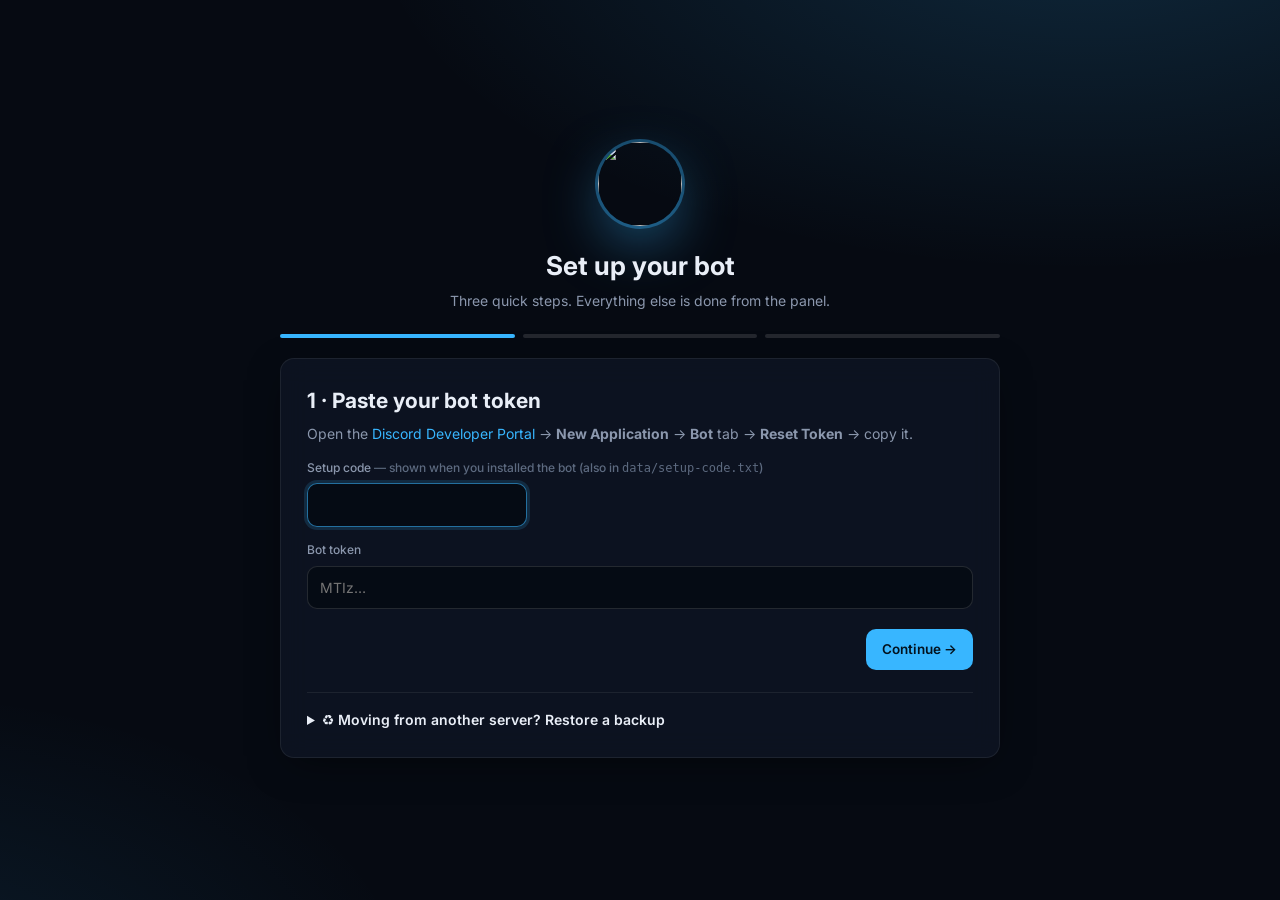
==== commit ab6cad1b: "v1.5.0: restore a backup from the setup wizard after a one-line install - Setup wizard step 1: 'Rest" ====
--- a/static/index.html
+++ b/static/index.html
@@ -59,6 +59,9 @@
  sliders:'<path d="M4 21v-7M4 10V3M12 21v-9M12 8V3M20 21v-5M20 12V3M1 14h6M9 8h6M17 16h6"/>', send:'<path d="m22 2-7 20-4-9-9-4z"/><path d="M22 2 11 13"/>',
  logout:'<path d="M9 21H5a2 2 0 0 1-2-2V5a2 2 0 0 1 2-2h4M16 17l5-5-5-5M21 12H9"/>', menu:'<path d="M3 6h18M3 12h18M3 18h18"/>', ext:'<path d="M15 3h6v6M10 14 21 3M18 13v6a2 2 0 0 1-2 2H5a2 2 0 0 1-2-2V8a2 2 0 0 1 2-2h6"/>',
  shield:'<path d="M12 22s8-4 8-10V5l-8-3-8 3v7c0 6 8 10 8 10z"/><path d="m9 12 2 2 4-4"/>',
+ wand:'<path d="m15 4 5 5L9 20H4v-5zM13 6l5 5M18 2v3M21 5h-3"/>',
+ bulb:'<path d="M9 18h6M10 22h4M12 2a7 7 0 0 0-4 12.7V17h8v-2.3A7 7 0 0 0 12 2z"/>',
+ up:'<path d="M12 19V5M5 12l7-7 7 7"/>',
  coins:'<circle cx="8" cy="8" r="6"/><path d="M18.1 10.4A6 6 0 1 1 10.4 18.1M7 6h1v4M16.7 13.9l.7.7-2.8 2.8"/>',
 })[n]||""}</svg>`;
 
@@ -75,8 +78,41 @@
    <p class="mute" style="margin:0 0 14px">Open the <a href="https://discord.com/developers/applications" target="_blank" rel="noopener">Discord Developer Portal</a> → <b>New Application</b> → <b>Bot</b> tab → <b>Reset Token</b> → copy it.</p>
    ${st.can_edit?"":`<label class="l">Setup code <span class="dim">— shown when you installed the bot (also in <code>data/setup-code.txt</code>)</span></label><input class="in" id="sc" autocomplete="off" style="text-transform:uppercase;letter-spacing:.15em;max-width:220px">`}
    <label class="l">Bot token</label><input class="in" id="stk" type="password" autocomplete="off" placeholder="MTIz…">
-   <div style="margin-top:20px;display:flex;justify-content:flex-end"><button class="btn" id="sbtn" onclick="setupToken()">Continue →</button></div>`);
+   <div style="margin-top:20px;display:flex;justify-content:flex-end"><button class="btn" id="sbtn" onclick="setupToken()">Continue →</button></div>
+   <details style="margin-top:22px;border-top:1px solid var(--line,rgba(255,255,255,.08));padding-top:16px"${SETUP.restore_open?" open":""}>
+    <summary style="cursor:pointer;font-weight:600">♻️ Moving from another server? Restore a backup</summary>
+    <p class="mute" style="margin:10px 0">Upload a <code>csrp-backup.tar.gz</code> (made by <code>bash backup.sh</code>), or a <code>.sql</code> / <code>.sql.gz</code> database backup from the panel. This <b>replaces</b> the database on this server.</p>
+    <label class="l">Setup code <span class="dim">— printed at the end of the install (also in <code>data/setup-code.txt</code>)</span></label>
+    <input class="in" id="rsc" autocomplete="off" style="text-transform:uppercase;letter-spacing:.15em;max-width:220px">
+    <label class="l">Backup file</label><input class="in" id="rfile" type="file" accept=".sql,.gz,.tgz,application/gzip,application/sql">
+    <label class="chk" style="margin-top:10px"><input type="checkbox" id="rset" checked><span>Also restore the bot connection, channels and branding<small>Only for <code>csrp-backup.tar.gz</code>. Skips the token and server steps.</small></span></label>
+    <div style="margin-top:14px;display:flex;justify-content:flex-end"><button class="btn ghost" id="rbtn" onclick="setupRestore()">Restore backup</button></div>
+   </details>`);
   ($("#sc")||$("#stk")).focus(); $("#stk").onkeydown=e=>{ if(e.key==="Enter") setupToken(); };
+}
+async function setupRestore(){
+  const f=$("#rfile").files[0], code=($("#rsc").value||"").trim();
+  if(!code) return toast("Enter the setup code.",false);
+  if(!f) return toast("Choose a backup file.",false);
+  if(!confirm("Replace the database on this server with "+f.name+"?")) return;
+  const btn=$("#rbtn"); btn.disabled=true; btn.textContent="Uploading & restoring… (don't close this page)";
+  const fd=new FormData(); fd.append("file",f);
+  let j={};
+  try{
+    const r=await fetch("/api/setup/restore"+($("#rset").checked?"?settings=1":""),{method:"POST",headers:{"X-Panel":"1","X-Setup-Code":code},body:fd});
+    try{ j=await r.json(); }catch(e){}
+    if(!r.ok) throw new Error(j.error||(r.status===413?"File too large for the web server (nginx client_max_body_size).":`HTTP ${r.status}`));
+  }catch(e){ toast(e.message,false); btn.disabled=false; btn.textContent="Restore backup"; return; }
+  if(j.restored_settings && j.configured){
+    $("#app").innerHTML = wizShell(3, `<div style="text-align:center;padding:10px 0"><div style="font-size:46px">♻️</div><h2 style="margin:8px 0">Backup restored</h2>
+     <p class="mute">Your data and bot settings are back${j.bot_name?` (<b>${esc(j.bot_name)}</b>)`:""}. The bot is starting.</p>
+     <p class="mute" style="text-align:left">Last step: in the <a href="https://discord.com/developers/applications" target="_blank" rel="noopener">Developer Portal</a> → your app → <b>OAuth2 → Redirects</b>, add:<br><code style="user-select:all">${esc(j.redirect_uri)}</code></p>
+     <p class="mute" style="font-size:13px">Make sure the bot on your old server is stopped — the same token can't run in two places.</p>
+     <a class="btn discord-btn" href="/login" style="margin-top:12px">Login with Discord</a></div>`);
+    return;
+  }
+  toast(j.had_settings&&!j.restored_settings?"Database restored. Bot settings were skipped — paste your bot token to continue.":"Database restored — now paste your bot token to continue.");
+  btn.disabled=false; btn.textContent="Restore backup"; $("#stk").focus();
 }
 async function setupToken(){
   $("#sbtn").disabled=true;
@@ -129,7 +165,8 @@
   $("#app").innerHTML = `<div class="center"><div class="auth"><img class="logo" src="/brand/logo" alt="">
    <h1>${esc(BRAND.full||BRAND.name)}</h1><p>Sign in with Discord to manage your account, read documents and apply.</p>
    <a class="btn discord-btn" href="/login${location.hash?`?next=/${encodeURIComponent(location.hash)}`:""}"><svg width="22" height="22" viewBox="0 0 24 24" fill="#fff"><path d="M20.3 4.4A19.8 19.8 0 0 0 15.4 3l-.6 1.3a18.4 18.4 0 0 0-5.6 0L8.6 3a19.7 19.7 0 0 0-4.9 1.5C.6 9.1-.3 13.6.1 18.1a19.9 19.9 0 0 0 6 3l1.3-2.1a12.9 12.9 0 0 1-2-1l.5-.4a14.2 14.2 0 0 0 12.2 0l.5.4c-.6.4-1.3.7-2 1l1.3 2.1a19.8 19.8 0 0 0 6-3c.5-5.2-.8-9.7-3.6-13.7zM8 15.4c-1.2 0-2.2-1.1-2.2-2.4S6.8 10.6 8 10.6s2.2 1.1 2.2 2.4-1 2.4-2.2 2.4zm8 0c-1.2 0-2.2-1.1-2.2-2.4s1-2.4 2.2-2.4 2.2 1.1 2.2 2.4-1 2.4-2.2 2.4z"/></svg>Login with Discord</a>
-   <p style="margin-top:26px"><a class="mute" href="/docs">📚 Browse public documents →</a></p></div></div>`;
+   <p style="margin-top:26px"><a class="mute" href="/docs">📚 Browse public documents →</a></p>
+   <p style="margin-top:8px"><a class="mute" href="/guide">📖 How to use the bot — step-by-step guide →</a></p></div></div>`;
 }
 function renderOffline(st){
   $("#app").innerHTML = `<div class="center"><div class="wizard"><div class="auth" style="max-width:none"><img class="logo" src="/brand/logo" alt=""><h1>Bot is ${esc(st.status||"offline")}</h1></div>
@@ -144,6 +181,8 @@
   if(f.economy) out.push(["me","My account","wallet"]);
   if(f.documents) out.push(["docs","Documents","book"]);
   if(f.applications) out.push(["apply","Apply","form"]);
+  out.push(["activity","Activity","chart"]);
+  out.push(["guide","Guide","book"]);
   if(a){
     out.push(["h","Staff"]); out.push(["overview","Overview","chart"]);
     if(f.economy&&can("economy")) out.push(["users","Citizens","users"]);
@@ -154,16 +193,17 @@
     if(f.applications&&can("applications")) out.push(["applications","Applications","form",c.applications]);
     if(f.documents&&can("documents")) out.push(["docbuilder","Document builder","book"]);
     if(can("setup")||can("staff")) out.push(["h","Configure"]);
-    if(can("setup")) { out.push(["setup","Server setup","sliders"]); out.push(["settings","Settings","cog"]); }
+    if(can("setup")) { out.push(["wizard","Setup wizard","wand"]); out.push(["setup","Server setup","sliders"]); out.push(["settings","Settings","cog"]); }
     if(can("staff")) out.push(["staff","Staff access","shield"]);
+    out.push(["h","Developer"]); out.push(["requests","Feature requests","bulb"]);
   }
   return out;
 }
 const PAGES = {me:()=>pMe(), docs:()=>pDocs(), apply:()=>pApply(), overview:()=>pOverview(), users:()=>pUsers(), orgs:()=>pOrgs(), citations:()=>pCitations(), ledger:()=>pLedger(),
-  tickets:()=>pTickets(), applications:()=>pApplications(), docbuilder:()=>pDocBuilder(), setup:()=>pSetup(), settings:()=>pSettings(), staff:()=>pStaff()};
+  tickets:()=>pTickets(), applications:()=>pApplications(), docbuilder:()=>pDocBuilder(), setup:()=>pSetup(), settings:()=>pSettings(), staff:()=>pStaff(), requests:()=>pRequests(), wizard:()=>startWizard(), activity:()=>pActivity()};
 function shell(){
   const items = navItems();
-  if(!PAGE || !items.some(i=>i[0]===PAGE)) PAGE = (items.find(i=>i[0]!=="h")||["docs"])[0];
+  if(!PAGE || PAGE==="guide" || !items.some(i=>i[0]===PAGE)) PAGE = (items.find(i=>i[0]!=="h"&&i[0]!=="guide")||["docs"])[0];
   $("#app").innerHTML = `<div class="mobile-top"><button class="btn ghost icon" onclick="$('.side').classList.toggle('open')">${I("menu")}</button><img src="/brand/logo" alt=""><b>${esc(BRAND.name)}</b></div>
   <div class="app"><aside class="side"><a class="brand" href="/"><img src="/brand/logo" alt=""><span><b>${esc(BRAND.name)}</b><small>${esc(BRAND.full||ME.guild.name)}</small></span></a>
    ${items.map(i=>i[0]==="h"?`<div class="nav-h">${i[1]}</div>`:`<button class="nav ${i[0]===PAGE?"on":""}" data-p="${i[0]}">${I(i[2])}<span>${i[1]}</span>${i[3]?`<span class="badge">${i[3]}</span>`:""}</button>`).join("")}
@@ -171,7 +211,7 @@
    <div class="me">${ME.user.avatar?`<img src="${esc(ME.user.avatar)}" alt="">`:""}<div class="n"><b>${esc(ME.user.name)}</b><small>${esc((ME.ranks||[]).join(", ")||"Member")}</small></div><a class="btn ghost icon" href="/logout" title="Log out">${I("logout")}</a></div>
   </aside><div class="side-dim" onclick="$('.side').classList.remove('open')"></div><main class="main" id="main"></main></div>
   <nav class="bottom-nav">${bottomItems(items).map(i=>`<button class="${i[0]===PAGE?"on":""}" data-b="${i[0]}">${I(i[2])}<span>${i[1]}</span>${i[3]?`<span class="badge">${i[3]}</span>`:""}</button>`).join("")}<button data-b="__more">${I("menu")}<span>More</span></button></nav>`;
-  $$(".nav").forEach(b=>b.onclick=()=>go(b.dataset.p));
+  $$(".nav").forEach(b=>b.onclick=()=>b.dataset.p==="guide"?location.assign("/guide"):go(b.dataset.p));
   $$("[data-b]").forEach(b=>b.onclick=()=>b.dataset.b==="__more"?$(".side").classList.add("open"):go(b.dataset.b));
   render();
 }
@@ -198,8 +238,8 @@
   ${rows.map(r=>`<tr>${flow(r,me)}${undo?`<td>${!r.reversed_by&&r.kind!=="undo"?`<button class="btn ghost sm" onclick="undo(${r.id})">Undo</button>`:""}</td>`:""}</tr>`).join("")}</table></div>` : empty("🧾","No transactions yet.");
 function citTable(rows, o={}){
   if(!rows.length) return empty("✅","No citations.");
-  return `<div class="scroll"><table class="tbl"><tr><th>#</th>${o.who?"<th>Citizen</th>":""}<th>Reason</th><th>Total</th><th>Status</th><th>Due</th>${o.who?"<th>Issuer</th>":""}<th></th></tr>
-  ${rows.map(c=>`<tr><td class="dim mono">#${c.id}</td>${o.who?`<td>${user(c.user)}</td>`:""}<td>${esc(c.reason)}<div class="dim" style="font-size:12px">${esc(c.dept||"")}</div></td>
+  return `<div class="scroll"><table class="tbl"><tr><th>#</th>${o.who?"<th>Citizen</th>":""}<th>Character · Reason</th><th>Total</th><th>Status</th><th>Due</th>${o.who?"<th>Issuer</th>":""}<th></th></tr>
+  ${rows.map(c=>`<tr><td class="dim mono">#${c.id}</td>${o.who?`<td>${user(c.user)}</td>`:""}<td><div class="b">${c.character?esc(c.character):'<span style="color:#f87171">⚠ no character name</span>'}</div>${esc(c.reason)}<div class="dim" style="font-size:12px">${esc(c.dept||"")}</div></td>
    <td class="b">${fmt(c.amount+c.late_fee)}${c.late_fee?`<div class="dim" style="font-size:12px;font-weight:400">incl. ${fmt(c.late_fee)} late fee</div>`:""}</td>
    <td><span class="pill ${c.overdue?"overdue":c.status}">${c.overdue?"overdue":c.status}</span></td><td class="dim">${c.status==="unpaid"?ago(c.due_at):c.status==="paid"?"paid "+ago(c.paid_at):"—"}</td>
    ${o.who?`<td>${user(c.issuer)}</td>`:""}<td style="white-space:nowrap">${c.status==="unpaid"?(o.pay?`<button class="btn green sm" onclick="payCit(${c.id})">Pay</button>`:"")+(o.admin?` <button class="btn ghost sm" onclick="citAct(${c.id},'waive_fee')">Waive fee</button> <button class="btn red sm" onclick="citAct(${c.id},'void')">Void</button>`:""):""}</td></tr>`).join("")}</table></div>`;
@@ -262,6 +302,23 @@
 }
 
 /* ───────────────────────── admin: overview / users / orgs ───────────────────────── */
+let ACT_T=null;
+async function pActivity(){
+  clearTimeout(ACT_T);
+  const d=await api("/api/activity"); const max=Math.max(1,...d.daily.map(x=>x.n));
+  const medal=i=>["🥇","🥈","🥉"][i]||`<span class="dim">${i+1}</span>`;
+  $("#main").innerHTML = head("Bot activity","Who's using the bot · refreshes every 30 seconds") +
+  `<div class="grid">${stat("Active now",d.now.length,"last 15 minutes","users")}${stat("Active today",d.today.length,"last 24 hours","chart")}
+   ${stat("This week",d.week_users,`${d.week_actions} actions`,"list")}</div>
+  <div class="cols" style="margin-top:16px">
+   <div class="card"><div class="card-h"><h3>🟢 Active now</h3></div>${d.now.length?`<table class="tbl">${d.now.map(r=>`<tr><td>${user(r.user)}</td><td>${r.act?`<span class="pill brand">${esc(r.act)}</span>`:""}</td><td class="dim">${ago(r.seen)}</td></tr>`).join("")}</table>`:empty("😴","Nobody in the last 15 minutes.")}</div>
+   <div class="card"><div class="card-h"><h3>🏆 Most active this week</h3></div>${d.week.length?`<table class="tbl">${d.week.map((r,i)=>`<tr><td>${medal(i)}</td><td>${user(r.user)}</td><td class="b">${r.uses} actions</td><td class="dim">${r.days} day${r.days==1?"":"s"}</td></tr>`).join("")}</table>`:empty("📭","No activity yet.")}</div>
+  </div>
+  <div class="card" style="margin-top:16px"><div class="card-h"><h3>Actions per day · 14 days</h3></div>
+   ${d.daily.length?`<div class="bars">${d.daily.map(x=>`<div class="bar" style="height:${Math.max(2,x.n/max*100)}%" data-t="${x.d}: ${x.n} actions · ${x.u} people"></div>`).join("")}</div><div class="bl">${d.daily.map(x=>`<span>${x.d.slice(5)}</span>`).join("")}</div>`:empty("📊","No activity yet.")}</div>
+  <div class="card" style="margin-top:16px"><div class="card-h"><h3>🕒 Active today</h3></div>${d.today.length?`<div class="scroll"><table class="tbl"><tr><th>Player</th><th>Last used</th><th>Actions</th><th>Last seen</th></tr>${d.today.map(r=>`<tr><td>${user(r.user)}</td><td>${r.act?`<span class="pill">${esc(r.act)}</span>`:""}</td><td class="b">${r.uses}</td><td class="dim">${ago(r.seen)}</td></tr>`).join("")}</table></div>`:empty("🌙","Nobody yet today.")}</div>`;
+  ACT_T=setTimeout(()=>{ if(PAGE==="activity") pActivity().catch(()=>{}); },30000);
+}
 async function pOverview(){
   const d=await api("/api/overview"); const supply=d.wallets+d.banks+d.business+d.depts; const max=Math.max(1,...d.daily.map(x=>x.s)); const c=ME.counts||{};
   $("#main").innerHTML = head("Overview", `${esc(ME.guild.name)} at a glance`) +
@@ -288,11 +345,29 @@
   <div class="card" style="margin-top:16px"><div class="card-h"><h3>Adjust money</h3></div><div class="row"><div><label class="l">Amount</label><input class="in" id="am" placeholder="1000, 5k"></div><div><label class="l">Account</label><select class="in" id="ai"><option value="bank">Bank</option><option value="wallet">Wallet</option></select></div><div style="flex:2"><label class="l">Reason</label><input class="in" id="ar" placeholder="optional"></div></div>
    <div style="margin-top:14px;display:flex;gap:8px;flex-wrap:wrap"><button class="btn green" onclick="adj('${uid}','print')">Print money</button><button class="btn red" onclick="adj('${uid}','remove')">Remove money</button><button class="btn ghost" onclick="frz('${uid}',${!d.frozen})">${d.frozen?"Unfreeze":"Freeze"} account</button></div></div>
   ${d.businesses.length?`<div class="card"><div class="card-h"><h3>Owns</h3></div>${d.businesses.map(b=>`<div>🏢 <b>${esc(b.name)}</b> — ${fmt(b.balance)}</div>`).join("")}</div>`:""}
-  <div class="card"><div class="card-h"><h3>Inventory</h3></div>${d.items.map(i=>`<span class="pill" style="margin:2px">${esc(i.name)} ×${i.qty}</span>`).join("")||'<span class="dim">Empty</span>'}</div>
+  <div class="card"><div class="card-h"><h3>Inventory</h3></div>${d.items.map(i=>`<span class="pill" style="margin:2px">${esc(i.name)} ×${i.qty}</span>`).join("")||'<span class="dim">Empty</span>'}
+   ${d.items.length?`<div style="margin-top:14px;border-top:1px solid rgba(127,127,127,.2);padding-top:12px"><b>Move items to another player</b>
+    <div class="row" style="margin-top:8px"><div style="flex:2"><label class="l">Item</label><select class="in" id="mvi"><option value="">— All items (whole inventory) —</option>${d.items.map(i=>`<option value="${esc(i.name)}">${esc(i.name)} (×${i.qty})</option>`).join("")}</select></div>
+    <div><label class="l">Quantity</label><input class="in" id="mvq" placeholder="all" inputmode="numeric"></div></div>
+    <div class="row"><div style="flex:2"><label class="l">Give to</label><select class="in" id="mvt"><option value="">Loading citizens…</option></select></div>
+    <div style="flex:2"><label class="l">…or Discord user ID</label><input class="in" id="mvid" placeholder="123456789012345678" inputmode="numeric"></div></div>
+    <div style="margin-top:12px"><button class="btn" onclick="mvItems('${uid}')">Move items</button></div></div>`:""}</div>
   <div class="card"><div class="card-h"><h3>Citations</h3></div>${citTable(d.citations,{admin:true})}</div>
   <div class="card"><div class="card-h"><h3>History</h3></div>${ledgerTable(d.history,uid,true)}</div>`, true);
+  mvFill(uid);
 }
 async function adj(uid,op){ const amount=$("#am").value.trim(); if(!amount) return toast("Enter an amount",false); if(await act(()=>api("/api/admin/money",{op,user:uid,amount,into:$("#ai").value,reason:$("#ar").value}),op==="print"?"Money printed":"Money removed")) userModal(uid); }
+async function mvFill(uid){ const sel=$("#mvt"); if(!sel) return; try{ const rows=await api("/api/users?q=");
+  sel.innerHTML=`<option value="">— pick a citizen —</option>`+rows.filter(r=>r.user.id!==uid).map(r=>`<option value="${r.user.id}">${esc(r.user.name)} (@${esc(r.user.username)})</option>`).join(""); }catch(e){ sel.innerHTML=`<option value="">— couldn't load —</option>`; } }
+async function mvItems(uid){
+  const to=($("#mvid").value.trim()||$("#mvt").value), item=$("#mvi").value, qty=$("#mvq").value.trim();
+  if(!to) return toast("Pick who gets the items",false);
+  if(!/^\d{15,21}$/.test(to)) return toast("That's not a Discord user ID",false);
+  const who=$("#mvid").value.trim()?to:$("#mvt").selectedOptions[0].text;
+  if(!confirm(item?`Move ${qty||"all"} × ${item} to ${who}?`:`Move the WHOLE inventory to ${who}?`)) return;
+  const r=await act(()=>api("/api/admin/move_items",{from:uid,to,item,qty}));
+  if(r){ toast("Moved: "+r.moved.join(", ")); userModal(uid); }
+}
 async function frz(uid,frozen){ if(await act(()=>api("/api/admin/freeze",{user:uid,frozen}),frozen?"Frozen":"Unfrozen")) userModal(uid); }
 async function undo(id){ if(!confirm(`Reverse transaction #${id}?`)) return; let ok=await act(()=>api("/api/admin/undo",{id}),"Reversed");
   if(!ok&&confirm("Reversal failed (probably not enough money left). Force it and allow a negative balance?")) ok=await act(()=>api("/api/admin/undo",{id,force:true}),"Reversed (forced)"); if(ok){ closeModal(); render(); } }
@@ -522,7 +597,7 @@
   const missing = ["docs_channel","ticket_panel_channel","apps_channel","log_channel"].filter(k=>!c[k]).length;
   const quick = missing ? `<div class="card" style="border-color:rgba(var(--brand-rgb),.5);margin-bottom:16px;display:flex;gap:16px;align-items:center;flex-wrap:wrap"><div style="font-size:30px">⚡</div><div style="flex:1;min-width:240px"><b>Quick setup</b><div class="mute">Create a category with <b>#documents</b>, <b>#support</b>, <b>#applications</b>, private <b>#bot-logs</b> & <b>#ticket-transcripts</b>, a <b>Tickets</b> category and a <b>“Read the documents”</b> role — then post all the panels. Anything you've already picked is kept.</div></div><button class="btn" id="qbtn" onclick="autoCreate()">Create channels for me</button></div>` : "";
   const warn = (g.role_problems||[]).length || g.bot_top_role<=1 ? `<div class="card" style="border-color:rgba(251,191,36,.5);margin-bottom:16px">⚠️ <b>Move the bot's role up.</b> In Discord → Server Settings → Roles, drag <b>${esc(ME.guild.name?"the bot's role":"the bot role")}</b> above every role it should give out${(g.role_problems||[]).length?` (it's currently below: ${g.role_problems.map(esc).join(", ")})`:""} — otherwise it can't hand out the documents, application or item roles.</div>` : "";
-  $("#main").innerHTML = head("Server setup","Features, channels, roles and branding — everything the bot posts in Discord.") + welcome + quick + warn + `
+  $("#main").innerHTML = head("Server setup","Features, channels, roles and branding — everything the bot posts in Discord.", `<button class="btn ghost" onclick="startWizard()">🧭 Run setup wizard</button>`) + welcome + quick + warn + `
   <div class="card"><div class="card-h"><h3>Features</h3><span class="dim" style="font-size:12px">Click to switch on/off · changing features restarts the bot</span></div>
    <div class="grid" style="grid-template-columns:repeat(auto-fill,minmax(260px,1fr))">${Object.entries(g.feature_info).map(([k,v])=>`<div class="feat ${f[k]?"on":""}" data-f="${k}" onclick="this.classList.toggle('on')"><div class="t"><b>${esc(v.name)}</b><small>${esc(v.cmds)}</small></div><div class="switch"></div></div>`).join("")}</div></div>
   <div class="cols" style="margin-top:16px">
@@ -572,6 +647,28 @@
   if(r.restarting) setTimeout(()=>location.reload(), 7000);
 }
 
+/* ───────────────────────── feature requests ───────────────────────── */
+const RQS={new:["Sent","brand"],planned:["Planned","purple"],in_progress:["In progress","gold"],done:["Done","green"],declined:["Declined","red"]};
+let FRS=[];
+async function pRequests(){
+  $("#main").innerHTML = head("Feature requests","Ask the developer for new features or report a problem. Replies show up here.",`<button class="btn" onclick="frNew()">+ New request</button>`)+`<div id="frl">${empty("⏳","Loading…")}</div>`;
+  try{ FRS=await api("/api/feature-requests"); }catch(e){ $("#frl").innerHTML=`<div class="card">${empty("📡",esc(e.message))}</div>`; return; }
+  $("#frl").innerHTML = FRS.length ? FRS.map(r=>`<div class="card" style="cursor:pointer" onclick="frOpen(${r.id})"><div style="display:flex;gap:10px;align-items:center;flex-wrap:wrap"><b style="flex:1;min-width:200px">${esc(r.title)}</b>
+     <span class="pill ${RQS[r.status]?.[1]||""}">${RQS[r.status]?.[0]||esc(r.status)}</span>${r.release_version?`<span class="pill green">in v${esc(r.release_version)}</span>`:""}</div>
+     <div class="dim" style="font-size:12.5px;margin-top:6px">${esc(r.category||"")} · ${esc(r.author_name||"")} · ${ago(r.created_at)}${r.comments.length?` · 💬 ${r.comments.length}`:""}${r.comments.some(c=>c.is_dev)?' · <span class="pos">developer replied</span>':""}</div></div>`).join("")
+   : `<div class="card">${empty("💡","No requests yet — tell the developer what would make your server better.")}</div>`;
+}
+function frNew(){ openModal(`<h2>New request</h2><label class="l">Type</label><select class="in" id="fc"><option value="feature">💡 New feature</option><option value="improvement">✨ Improvement</option><option value="bug">🐞 Something's broken</option></select>
+  <label class="l">Title</label><input class="in" id="ft" placeholder="e.g. Let tickets have priorities"><label class="l">Details</label><textarea class="in" id="fb" rows="6" placeholder="What should it do? Why would it help your server?"></textarea>
+  <div style="text-align:right;margin-top:16px"><button class="btn" onclick="frSend()">Send to developer</button></div>`); }
+async function frSend(){ if(await act(()=>api("/api/feature-requests",{title:$("#ft").value,body:$("#fb").value,category:$("#fc").value}),"Sent — you'll see replies here")){ closeModal(); pRequests(); } }
+function frOpen(id){ const r=FRS.find(x=>x.id===id);
+  openModal(`<div class="dim" style="font-size:12.5px">${esc(r.category)} · ${esc(r.author_name||"")} · ${ago(r.created_at)}</div><h2 style="margin:6px 0 10px">${esc(r.title)} <span class="pill ${RQS[r.status]?.[1]||""}">${RQS[r.status]?.[0]||""}</span></h2>
+   <div class="card" style="white-space:pre-wrap">${esc(r.body||"(no details)")}</div>
+   ${r.comments.map(c=>`<div class="card" style="${c.is_dev?"border-color:rgba(var(--brand-rgb),.5);background:rgba(var(--brand-rgb),.08)":""}"><div class="dim" style="font-size:12px;margin-bottom:4px">${c.is_dev?"🛠️ Developer":esc(c.author)} · ${ago(c.created_at)}</div><div style="white-space:pre-wrap">${esc(c.body)}</div></div>`).join("")}
+   <label class="l">Add a comment</label><textarea class="in" id="fcm" rows="3"></textarea><div style="text-align:right;margin-top:12px"><button class="btn" onclick="frComment(${id})">Send</button></div>`); }
+async function frComment(id){ if(await act(()=>api(`/api/feature-requests/${id}/comment`,{body:$("#fcm").value}),"Sent")){ await pRequests(); frOpen(id); } }
+
 /* ───────────────────────── staff access ───────────────────────── */
 let STAFF=null;
 async function pStaff(){
@@ -633,31 +730,210 @@
 async function pSettings(){
   const d=await api("/api/settings"), s=d.settings;
   const dp=opt(d.depts.map(x=>({id:x.id,label:x.name})),s.treasury_dept,"— none (money destroyed) —");
-  $("#main").innerHTML = head("Settings","Bot connection, economy rules and integrations.") + botCard({...d.bot}) + `
+  $("#main").innerHTML = head("Settings","Bot connection, updates, economy rules and integrations.") + botCard({...d.bot}) + `<div id="updcard"></div><div id="bkcard"></div>` + `
   <div class="card"><div class="card-h"><h3>Economy</h3></div><div class="grid" style="grid-template-columns:repeat(auto-fill,minmax(230px,1fr))">${Object.entries(SET_HELP).map(([k,v])=>`<div><label class="l">${v}</label><input class="in" data-s="${k}" value="${esc(s[k])}"></div>`).join("")}
    <div><label class="l">Treasury department (taxes, fees, fines)</label><select class="in" data-s="treasury_dept">${dp}</select></div></div>
    <label class="chk"><input type="checkbox" data-s="dm_receipts" ${s.dm_receipts?"checked":""}><span>DM players receipts and notices</span></label>
    <div style="text-align:right"><button class="btn" onclick="saveSettings()">Save economy settings</button></div></div><div id="cadcard"></div>`;
   if(ME.features.cad) cadCard(d);
-}
+  updCard(); bkCard().catch(e=>{ const el=$("#bkcard"); if(el) el.innerHTML=`<div class="card neg">Backups: ${esc(e.message)}</div>`; });
+}
+/* ───────── database backups ───────── */
+const fsize = n => n>=1048576?`${(n/1048576).toFixed(1)} MB`:`${Math.max(1,Math.round(n/1024))} KB`;
+const BK_KIND = {auto:["daily","green"], manual:["manual",""], "pre-restore":["before restore","gold"], uploaded:["uploaded","blue"], hub:["from hub","blue"]};
+async function bkCard(){
+  const el=$("#bkcard"); if(!el) return;
+  const d=await api("/api/backups"), rows=d.backups;
+  el.innerHTML=`<div class="card"><div class="card-h"><h3>💾 Database backups</h3><div style="display:flex;gap:8px;flex-wrap:wrap">
+    <label class="btn ghost sm" style="cursor:pointer">⬆️ Upload backup<input type="file" accept=".sql,.gz,.tgz" style="display:none" onchange="bkUpload(this)"></label>
+    <button class="btn sm" id="bknow" onclick="bkNow()">Back up now</button></div></div>
+   <p class="mute" style="margin-top:0">A backup is made automatically every day at ${String(d.daily_hour_utc).padStart(2,"0")}:00 UTC (last ${d.keep.auto} kept). Download any backup to keep a copy off the server.
+    Upload a <code>.sql</code>, <code>.sql.gz</code> or <code>csrp-backup.tar.gz</code> to import it, then press <b>Restore</b>. Restoring saves your current data first, then replaces it and restarts the bot.</p>
+   ${d.hub?`<div style="display:flex;gap:18px;flex-wrap:wrap;align-items:center;margin:4px 0 10px;font-size:13.5px">
+     <span class="pill ${d.hub.connected?"green":"red"}">${d.hub.connected?"Bot Hub connected":"Bot Hub not connected"}</span>
+     <label style="display:flex;gap:6px;align-items:center;cursor:pointer"><input type="checkbox" ${d.hub.sync?"checked":""} onchange="bkHub({sync:this.checked})"> Send every backup to the Bot Hub</label>
+     <label style="display:flex;gap:6px;align-items:center;cursor:pointer"><input type="checkbox" ${d.hub.allow_restore?"checked":""} onchange="bkHub({allow_restore:this.checked})"> Allow restore requests from the Bot Hub</label></div>`:""}
+   <div id="bkmsg"></div>
+   ${rows.length?`<div class="scroll"><table class="tbl"><tr><th>Backup</th><th>Type</th><th>Size</th><th>When</th><th></th></tr>
+   ${rows.map(b=>{ const k=BK_KIND[b.kind]||[b.kind,""]; return `<tr><td class="mono" style="font-size:12.5px">${esc(b.name)}</td><td><span class="pill ${k[1]}">${k[0]}</span>${b.on_hub?' <span class="pill green" title="Copy stored on the Bot Hub">☁ hub</span>':""}</td><td class="dim">${fsize(b.size)}</td><td class="dim" title="${dtx(b.created)}">${ago(b.created)}</td>
+    <td style="white-space:nowrap"><a class="btn ghost sm" href="/api/backups/download/${encodeURIComponent(b.name)}" download>⬇️ Download</a> <button class="btn ghost sm" onclick="bkRestore('${esc(b.name)}')">♻️ Restore</button> <button class="btn ghost sm" onclick="bkDel('${esc(b.name)}')">🗑️</button></td></tr>`; }).join("")}</table></div>`
+   : empty("💾","No backups yet — press <b>Back up now</b>.")}</div>`;
+}
+async function bkHub(v){ if(await act(()=>api("/api/backups/hub",v),"Saved")) bkCard(); }
+async function bkNow(){ const b=$("#bknow"); b.disabled=true; b.textContent="Backing up…"; if(await act(()=>api("/api/backups/create",{}),"Backup created")) bkCard(); else { b.disabled=false; b.textContent="Back up now"; } }
+async function bkUpload(inp){
+  const f=inp.files[0]; if(!f) return; $("#bkmsg").innerHTML=`<p class="dim">Uploading ${esc(f.name)}…</p>`;
+  const fd=new FormData(); fd.append("file",f);
+  try{ const r=await fetch("/api/backups/upload",{method:"POST",headers:{"X-Panel":"1"},body:fd}); let j={}; try{ j=await r.json(); }catch(e){}
+    if(!r.ok) throw new Error(j.error||`HTTP ${r.status}`); toast("Uploaded — press Restore on it to import"); await bkCard();
+  }catch(e){ $("#bkmsg").innerHTML=`<div class="card neg">${esc(e.message)}</div>`; }
+}
+async function bkRestore(name){
+  const t=prompt(`Restore the database from\n${name}?\n\nThis REPLACES all current bot data (your current data is backed up first) and restarts the bot.\n\nType RESTORE to continue:`);
+  if(t===null) return; if(t.trim().toUpperCase()!=="RESTORE") return toast("Not restored — you must type RESTORE",false);
+  $("#bkmsg").innerHTML=`<p class="dim">Restoring… this can take a minute.</p>`;
+  const r=await act(()=>api("/api/backups/restore",{name,confirm:t}));
+  if(r){ $("#bkmsg").innerHTML=`<div class="card" style="border-color:rgba(52,211,153,.5)">✅ Restored from <code>${esc(name)}</code>. Your previous data was saved as <code>${esc(r.pre_restore)}</code>. The bot is restarting…</div>`; setTimeout(()=>bkCard().catch(()=>{}),4000); }
+  else $("#bkmsg").innerHTML="";
+}
+async function bkDel(name){ if(!confirm(`Delete backup ${name}? This can't be undone.`)) return; if(await act(()=>api("/api/backups/delete",{name}),"Deleted")) bkCard(); }
+let UPD=null, updPoll=null;
+async function updCard(){
+  const el=$("#updcard"); if(!el) return clearInterval(updPoll);
+  const u=UPD=await api("/api/updates"), st=u.status||{}, L=u.latest;
+  const running = u.queued || st.state==="running";
+  el.innerHTML=`<div class="card" style="${u.update_available?"border-color:rgba(var(--brand-rgb),.55)":""}"><div class="card-h"><h3>${I("up")} Updates</h3><span class="pill ${u.hub.connected?"green":"red"}">${u.hub.connected?"connected to update server":"update server unreachable"}</span></div>
+   <div style="display:flex;gap:18px;align-items:center;flex-wrap:wrap"><div><div class="dim" style="font-size:12px">Installed</div><div style="font-size:22px;font-weight:700">v${esc(u.version)}</div></div>
+    ${L?`<div><div class="dim" style="font-size:12px">Latest</div><div style="font-size:22px;font-weight:700">v${esc(L.version)} ${L.critical?'<span class="pill red">critical</span>':""}</div></div>`:""}
+    <div style="margin-left:auto;display:flex;gap:8px;flex-wrap:wrap"><button class="btn ghost sm" onclick="updAct('check')">Check now</button>
+    ${running?`<span class="pill gold" style="padding:8px 12px"><span class="dot wait"></span>&nbsp;Updating… the panel restarts in about a minute</span>`:u.update_available?`<button class="btn" onclick="updAct('update')">Update to v${esc(L.version)}</button>`:`<span class="pill green" style="padding:8px 12px">Up to date</span>`}</div></div>
+   ${u.update_available&&L?`<div class="card" style="margin-top:14px;background:var(--glass3)"><b>${esc(L.title||"What's new")}</b><div style="white-space:pre-wrap;margin-top:6px;color:#d4dbe8">${esc(L.notes||"")}</div></div>`:""}
+   ${st.state==="failed"?`<div class="card neg" style="margin-top:12px">⚠️ The last update (${esc(st.from)} → ${esc(st.target||"?")}) failed. <details><summary>Show log</summary><pre class="mono" style="white-space:pre-wrap;font-size:12px">${esc(st.log||"")}</pre></details></div>`:st.state==="done"&&st.from!==st.to?`<p class="pos" style="margin:12px 0 0">✓ Updated ${esc(st.from)} → ${esc(st.to)} ${ago(st.at)}</p>`:""}
+   ${u.updater?"":`<p class="dim" style="font-size:12.5px;margin:12px 0 0">One-click updates need the host updater, which the one-line installer sets up.</p>`}
+   <label class="chk" style="margin-top:16px"><input type="checkbox" id="ua" ${u.prefs.auto?"checked":""} onchange="updPrefs()"><span>Install updates automatically<small>Checks every 15 minutes</small></span></label>
+   <label class="chk"><input type="checkbox" id="ur" ${u.prefs.allow_remote?"checked":""} onchange="updPrefs()"><span>Allow the developer to push updates to this bot<small>Lets OpsLab install a fix for you remotely</small></span></label></div>`;
+  clearInterval(updPoll); if(running) updPoll=setInterval(()=>{ updCard().catch(()=>{}); }, 6000);
+}
+async function updAct(action){ if(action==="update"&&!confirm(`Update to v${UPD.latest.version}? The bot and panel restart for about a minute.`)) return;
+  if(await act(()=>api("/api/updates",{action}),action==="check"?"Checked":"Update started")) updCard(); }
+async function updPrefs(){ await act(()=>api("/api/updates",{action:"prefs",auto:$("#ua").checked,allow_remote:$("#ur").checked}),"Saved"); }
 async function saveSettings(){ const b={}; $$("[data-s]").forEach(e=>b[e.dataset.s]=e.type==="checkbox"?e.checked:e.value); await act(()=>api("/api/settings",b),"Settings saved"); }
 async function cadCard(d){
-  const c=await api("/api/cad");
-  $("#cadcard").innerHTML=`<div class="card"><div class="card-h"><h3>SnailyCAD integration</h3><span class="pill ${c.enabled?"green":""}">${c.enabled?"enabled":"off"}</span></div>
-   <p class="mute" style="margin-top:0">For a <b>self-hosted</b> SnailyCAD (MySQL). CAD tickets for Discord-linked citizens become citations; paying them here marks the CAD record PAID; tickets paid/removed in the CAD are voided. Adds <code>/cad profile</code>.</p>
+  const c=await api("/api/cad"), api=c.mode!=="db";
+  $("#cadcard").innerHTML=`<div class="card"><div class="card-h"><h3>SnailyCAD</h3><span class="pill ${c.enabled?"green":""}">${c.enabled?"connected":"off"}</span></div>
+   <p class="mute" style="margin-top:0">CAD tickets for citizens whose CAD account is linked to Discord become citations here. Paying them marks the CAD ticket <b>PAID</b>; tickets paid in the CAD are cleared here. Adds <code>/cad profile</code>.</p>
    ${c.last_error?`<p class="neg">⚠️ ${esc(c.last_error)}</p>`:""}${c.last_sync?`<p class="dim">Last sync ${ago(c.last_sync)}</p>`:""}
    <label class="chk"><input type="checkbox" id="ce" ${c.enabled?"checked":""}><span><b>Enabled</b></span></label>
-   <div class="row"><div style="flex:3"><label class="l">Database host</label><input class="in" id="ch" value="${esc(c.host||"")}"></div><div><label class="l">Port</label><input class="in" id="cp" value="${esc(c.port||"3306")}"></div></div>
-   <div class="row"><div><label class="l">Database</label><input class="in" id="cdb" value="${esc(c.database||"")}"></div><div><label class="l">User</label><input class="in" id="cu" value="${esc(c.user||"")}"></div><div><label class="l">Password${c.has_password?' <span class="dim">(saved)</span>':""}</label><input class="in" id="cpw" type="password" autocomplete="off"></div></div>
+   <div class="seg" style="margin:6px 0 4px"><button class="${api?"on":""}" onclick="cadMode('api')">API token (hosted or self-hosted)</button><button class="${api?"":"on"}" onclick="cadMode('db')">Direct database (self-hosted)</button></div>
+   <input type="hidden" id="cmode" value="${api?"api":"db"}">
+   <div id="cad_api" style="display:${api?"":"none"}">
+    <label class="l">CAD or API URL <span class="dim">— e.g. https://csrpcad.snailyapp.com (the API address is worked out automatically)</span></label><input class="in" id="caurl" value="${esc(c.api_url||"")}" placeholder="https://yourcad.snailyapp.com">
+    <label class="l">API token ${c.has_token?'<span class="dim">(saved — leave empty to keep)</span>':'<span class="dim">— CAD → Admin → CAD Settings → API Token → enable & copy</span>'}</label><input class="in" id="catok" type="password" autocomplete="off">
+    <p class="dim" style="font-size:12px">In the CAD also turn on the <b>Citizen record payments</b> feature so paid fines can be marked in the CAD.</p></div>
+   <div id="cad_db" style="display:${api?"none":""}">
+    <div class="row"><div style="flex:3"><label class="l">Database host</label><input class="in" id="ch" value="${esc(c.host||"")}"></div><div><label class="l">Port</label><input class="in" id="cp" value="${esc(c.port||"3306")}"></div></div>
+    <div class="row"><div><label class="l">Database</label><input class="in" id="cdb" value="${esc(c.database||"")}"></div><div><label class="l">User</label><input class="in" id="cu" value="${esc(c.user||"")}"></div><div><label class="l">Password${c.has_password?' <span class="dim">(saved)</span>':""}</label><input class="in" id="cpw" type="password" autocomplete="off"></div></div></div>
    <label class="l">Department that receives CAD fines</label><select class="in" id="cd">${opt(d.depts.map(x=>({id:x.id,label:x.name})),c.dept_id,"— treasury —")}</select>
    <label class="chk"><input type="checkbox" id="cst" ${c.sync_tickets!==false?"checked":""}><span>Import CAD tickets as citations</span></label>
    <label class="chk"><input type="checkbox" id="cmp" ${c.mark_paid!==false?"checked":""}><span>Mark CAD tickets PAID when paid here</span></label>
    ${c.enabled?"":`<label class="chk"><input type="checkbox" id="cio"><span>Also import older unpaid tickets</span></label>`}
    <div style="display:flex;gap:8px;justify-content:flex-end"><button class="btn ghost" onclick="cadTest()">Test connection</button><button class="btn" onclick="cadSave()">Save</button></div><div id="cadres"></div></div>`;
 }
-const cadBody=()=>({enabled:$("#ce").checked,host:$("#ch").value,port:$("#cp").value,database:$("#cdb").value,user:$("#cu").value,password:$("#cpw").value,dept_id:$("#cd").value,sync_tickets:$("#cst").checked,mark_paid:$("#cmp").checked,import_old:$("#cio")?.checked});
-async function cadTest(){ try{ const r=await api("/api/cad/test",cadBody()); $("#cadres").innerHTML=`<div class="card" style="margin-top:12px;border-color:rgba(52,211,153,.5)">✅ ${r.citizens} citizens · ${r.linked_users} users linked to Discord · ${r.unpaid_tickets} unpaid tickets${r.can_mark_paid?"":"<br>⚠️ This DB user can't UPDATE — tickets won't be marked paid in the CAD."}</div>`; }catch(e){ $("#cadres").innerHTML=`<div class="card neg" style="margin-top:12px">${esc(e.message)}</div>`; } }
+function cadMode(m){ $("#cmode").value=m; $("#cad_api").style.display=m==="api"?"":"none"; $("#cad_db").style.display=m==="api"?"none":""; $$("#cadcard .seg button").forEach((b,i)=>b.classList.toggle("on",(i===0)===(m==="api"))); }
+const cadBody=()=>({mode:$("#cmode").value,enabled:$("#ce").checked,api_url:$("#caurl").value,api_token:$("#catok").value,host:$("#ch").value,port:$("#cp").value,database:$("#cdb").value,user:$("#cu").value,password:$("#cpw").value,dept_id:$("#cd").value,sync_tickets:$("#cst").checked,mark_paid:$("#cmp").checked,import_old:$("#cio")?.checked});
+async function cadTest(){ try{ const r=await api("/api/cad/test",cadBody()); $("#cadres").innerHTML=`<div class="card" style="margin-top:12px;border-color:rgba(52,211,153,.5)">✅ Connected${r.api_base?` to <code>${esc(r.api_base)}</code>`:""} · ${r.citizens} citizens with records · ${r.linked_users} CAD users linked to Discord${r.unpaid_tickets!=null?` · ${r.unpaid_tickets} unpaid tickets`:""}${r.can_mark_paid?"":"<br>⚠️ This DB user can't UPDATE — tickets won't be marked paid in the CAD."}</div>`; }catch(e){ $("#cadres").innerHTML=`<div class="card neg" style="margin-top:12px">${esc(e.message)}</div>`; } }
 async function cadSave(){ if(await act(()=>api("/api/cad",cadBody()),"Saved")) pSettings(); }
+
+/* ───────────────────────── onboarding wizard ───────────────────────── */
+let WZ=null;
+const WZ_STEPS=[["welcome","Welcome"],["features","Features"],["channels","Channels"],["staff","Staff access"],["economy","Economy"],["finish","Finish"]];
+async function startWizard(){
+  $("#app").innerHTML=`<div class="center">${empty("⏳","Loading your server…")}</div>`;
+  const [g, st, se] = await Promise.all([api("/api/guild-setup"), api("/api/staff"), api("/api/settings")]);
+  GS=g; STAFF=st;
+  RANKS=st.ranks.map(r=>({...r, users:r.users.map(u=>u.id), _users:Object.fromEntries(r.users.map(u=>[u.id,u]))}));
+  WZ={step:0, cfg:{...g.config}, features:{...g.features}, eco:{...se.settings}, owners:st.owners.map(o=>o.id), ownerInfo:Object.fromEntries(st.owners.map(o=>[o.id,o])), TT:JSON.parse(JSON.stringify(g.config.ticket_types||[]))};
+  wzDraw();
+}
+function wzShell(inner){
+  const i=WZ.step;
+  return `<div class="center" style="align-items:start;padding-top:5vh"><div class="wizard" style="max-width:860px">
+   <div style="display:flex;align-items:center;gap:14px;margin-bottom:18px"><img src="/brand/logo" style="width:52px;height:52px;border-radius:50%;box-shadow:0 0 0 2px rgba(var(--brand-rgb),.4)" alt="">
+    <div style="flex:1"><div class="dim" style="font-size:12px;text-transform:uppercase;letter-spacing:.1em">Step ${i+1} of ${WZ_STEPS.length}</div><div style="font-size:20px;font-weight:700">${WZ_STEPS[i][1]}</div></div>
+    <a class="btn ghost sm" href="#" onclick="event.preventDefault();if(ME.onboarded||confirm('Skip the wizard? You can run it again any time from the sidebar.')){if(PAGE==='wizard')PAGE='setup';ME.onboarded=true;shell();}">${ME.onboarded?"Close":"Skip"}</a></div>
+   <div class="steps">${WZ_STEPS.map((x,j)=>`<div class="${j<=i?"on":""}" title="${x[1]}"></div>`).join("")}</div>
+   <div class="card" style="padding:24px">${inner}</div>
+   <div style="display:flex;justify-content:space-between;margin-top:16px;gap:10px">${i?`<button class="btn ghost" onclick="wzGo(-1)">← Back</button>`:"<span></span>"}
+    ${i<WZ_STEPS.length-1?`<button class="btn" onclick="wzGo(1)">Next →</button>`:`<button class="btn" id="wzfin" style="padding:12px 26px" onclick="wzFinish()">Finish setup ✓</button>`}</div></div></div>`;
+}
+function wzCollect(){
+  $$("[data-wk]").forEach(e=>WZ.cfg[e.dataset.wk]=e.value);
+  $$("[data-we]").forEach(e=>WZ.eco[e.dataset.we]=e.type==="checkbox"?e.checked:e.value);
+  $$("[data-wf]").forEach(e=>WZ.features[e.dataset.wf]=e.classList.contains("on"));
+  if($("#tstaff")) WZ.cfg.ticket_staff_roles=rpVal("tstaff");
+  if($("#wz_tt")) WZ.cfg.ticket_types=WZ.TT;
+  if($("#ranks")) syncRankRoles();
+}
+function wzGo(d){ wzCollect(); WZ.step=Math.max(0,Math.min(WZ_STEPS.length-1,WZ.step+d));
+  if(WZ_STEPS[WZ.step][0]==="economy" && !WZ.features.economy) WZ.step+=d; window.scrollTo(0,0); wzDraw(); }
+function wzDraw(){
+  const k=WZ_STEPS[WZ.step][0], c=WZ.cfg, g=GS, f=WZ.features;
+  const chs=g.channels.map(x=>({id:x.id,label:"#"+x.name+(x.cat?`  ·  ${x.cat}`:"")})), cats=g.categories.map(x=>({id:x.id,label:x.name})), roles=g.roles.map(r=>({id:r.id,label:"@"+r.name}));
+  let h="";
+  if(k==="welcome") h=`<h2 style="margin-top:0">👋 Welcome! Let's set up ${esc(ME.guild.name)}</h2><p class="mute">This takes about two minutes. Everything can be changed later from the panel.</p>
+    <div style="display:flex;gap:16px;align-items:center;margin-top:18px"><img src="/brand/logo?${Date.now()}" style="width:80px;height:80px;border-radius:50%" alt=""><div><button class="btn ghost sm" onclick="upLogo()">Upload your logo</button><div class="dim" style="font-size:12px;margin-top:6px">Used as the panel icon and background.</div></div></div>
+    <div class="row"><div><label class="l">Short name</label><input class="in" data-wk="brand_name" value="${esc(c.brand_name)}"></div><div style="max-width:130px;min-width:110px"><label class="l">Colour</label><input class="in" type="color" data-wk="brand_color" value="${esc(c.brand_color)}" style="height:42px;padding:4px"></div></div>
+    <label class="l">Full community name</label><input class="in" data-wk="brand_full" value="${esc(c.brand_full)}" placeholder="California State Roleplay">
+    ${ME.onboarded?`<div class="card" style="margin-top:20px;background:var(--glass3);display:flex;gap:12px;align-items:center;flex-wrap:wrap"><div style="flex:1;min-width:220px"><b>Change something, or start over?</b><div class="mute" style="font-size:13px">Step through and change what you like — or reset every step to the defaults. Nothing is saved until you press <b>Finish</b>.</div></div><button class="btn red sm" onclick="wzReset()">Reset to defaults</button></div>`:""}`;
+  if(k==="features") h=`<h2 style="margin-top:0">🧩 What do you want the bot to do?</h2><p class="mute">Switch off anything you don't need — its commands disappear from Discord.</p>
+    <div class="grid" style="grid-template-columns:repeat(auto-fill,minmax(240px,1fr))">${Object.entries(g.feature_info).map(([x,v])=>`<div class="feat ${f[x]?"on":""}" data-wf="${x}" onclick="this.classList.toggle('on')"><div class="t"><b>${esc(v.name)}</b><small>${esc(v.cmds)}</small></div><div class="switch"></div></div>`).join("")}</div>`;
+  if(k==="channels"){ const need=[f.documents&&"docs_channel",f.tickets&&"ticket_panel_channel",f.applications&&"apps_channel","log_channel"].filter(Boolean);
+    h=`<h2 style="margin-top:0">📺 Where should the bot post?</h2>
+    <div class="card" style="background:rgba(var(--brand-rgb),.08);border-color:rgba(var(--brand-rgb),.4);display:flex;gap:14px;align-items:center;flex-wrap:wrap"><div style="font-size:28px">⚡</div><div style="flex:1;min-width:220px"><b>Easiest: let the bot create them</b><div class="mute" style="font-size:13px">Makes an info category (documents, support, applications), private staff logs, a Tickets category and a “Read the documents” role.</div></div><button class="btn" id="wzac" onclick="wzAuto()">Create channels for me</button></div>
+    <div class="dim" style="text-align:center;margin:14px 0;font-size:12px">— or choose existing channels —</div>
+    <label class="l">Log channel (money & staff actions)</label><select class="in" data-wk="log_channel">${opt(chs,c.log_channel,"— none —")}</select>
+    ${f.documents?`<div class="row"><div><label class="l">Documents panel</label><select class="in" data-wk="docs_channel">${opt(chs,c.docs_channel,"— don't post —")}</select></div><div><label class="l">“I have read the documents” gives</label><select class="in" data-wk="docs_ack_role">${opt(roles,c.docs_ack_role,"— no button —")}</select></div></div>`:""}
+    ${f.tickets?`<div class="row"><div><label class="l">Ticket panel</label><select class="in" data-wk="ticket_panel_channel">${opt(chs,c.ticket_panel_channel,"— don't post —")}</select></div><div><label class="l">Open tickets under</label><select class="in" data-wk="ticket_category">${opt(cats,c.ticket_category,"— no category —")}</select></div></div>
+     <label class="l">Ticket transcripts go to</label><select class="in" data-wk="ticket_log_channel">${opt(chs,c.ticket_log_channel,"— log channel —")}</select>
+     <label class="l">Support staff roles (can see every ticket)</label>${rolePicker("tstaff",c.ticket_staff_roles)}
+     <label class="l">Ticket types</label><div id="wz_tt"></div><button class="btn ghost sm" style="margin-top:8px" onclick="WZ.TT.push({name:'',emoji:'🎫',description:''});wzTT()">+ Add type</button>`:""}
+    ${f.applications?`<label class="l">Applications panel</label><select class="in" data-wk="apps_channel">${opt(chs,c.apps_channel,"— don't post —")}</select>`:""}
+    <p class="dim" style="font-size:12.5px;margin-bottom:0">${need.filter(x=>c[x]).length}/${need.length} chosen</p>`; }
+  if(k==="staff") h=`<h2 style="margin-top:0">🛡️ Who can use the staff area?</h2><p class="mute">Nobody gets in by default — not even people with Manage Server. Owners have everything; ranks get only what you tick.</p>
+    <div class="card" style="background:var(--glass3)"><div class="card-h"><h3>👑 Owners</h3></div><div style="display:flex;flex-wrap:wrap;gap:8px">${WZ.owners.map(o=>`<span class="pill brand" style="padding:6px 10px;font-size:13px">${user(WZ.ownerInfo[o]||{name:o})}${STAFF.is_owner&&WZ.owners.length>1&&o!==ME.user.id?` <a href="#" style="color:inherit;text-decoration:none" onclick="event.preventDefault();WZ.owners=WZ.owners.filter(x=>x!=='${o}');wzCollect();wzDraw()">×</a>`:""}</span>`).join("")}</div>
+     ${STAFF.is_owner?`<div style="display:flex;gap:8px;margin-top:10px;flex-wrap:wrap"><input class="in" id="wzown" placeholder="Add owner — Discord user ID" style="max-width:280px"><button class="btn ghost sm" onclick="wzOwner()">Add</button></div>`:""}</div>
+    <div class="dim" style="margin:16px 0 4px;font-size:13px">Link each rank to your Discord staff roles (e.g. Admin → @Admin). Anyone with that role gets the rank.</div><div id="ranks"></div>
+    <button class="btn ghost sm" style="margin-top:10px" onclick="syncRankRoles();rankAdd()">+ Add another rank</button>`;
+  if(k==="economy"){ const e=WZ.eco; h=`<h2 style="margin-top:0">💰 Economy basics</h2><p class="mute">Sensible defaults are filled in — change what you like.</p>
+    <div class="grid" style="grid-template-columns:repeat(auto-fill,minmax(220px,1fr))">${[["currency","Currency symbol"],["start_balance","Starting money"],["payroll_hours","Auto-payroll every N hours (0 = off)"],["citation_days","Days to pay a fine"],["late_fee","Late fee %"],["sales_tax","Sales tax %"]].map(([x,l])=>`<div><label class="l">${l}</label><input class="in" data-we="${x}" value="${esc(e[x])}"></div>`).join("")}</div>
+    <label class="chk"><input type="checkbox" data-we="dm_receipts" ${e.dm_receipts?"checked":""}><span>DM players receipts & notices</span></label>`; }
+  if(k==="finish"){ const on=Object.entries(f).filter(([x,v])=>v).map(([x])=>GS.feature_info[x]?.name||x);
+    h=`<h2 style="margin-top:0">🎉 All set — here's what happens when you finish</h2>
+    <div class="cols"><div><div class="nav-h" style="padding-left:0">Features on</div>${on.map(x=>`<div>✅ ${esc(x)}</div>`).join("")||"<div class='dim'>none</div>"}</div>
+    <div><div class="nav-h" style="padding-left:0">Discord</div>${[["docs_channel","Documents panel"],["ticket_panel_channel","Ticket panel"],["apps_channel","Applications panel"],["log_channel","Logs"]].map(([x,l])=>`<div>${c[x]?"✅":"▫️"} ${l}${c[x]?` → #${esc((GS.channels.find(y=>y.id==c[x])||{}).name||"channel")}`:" — not set"}</div>`).join("")}
+     <div class="nav-h" style="padding-left:0;margin-top:10px">Staff</div><div>👑 ${WZ.owners.length} owner(s)</div>${RANKS.map(r=>`<div>🛡️ ${esc(r.name)} — ${r.roles.length} role(s), ${r.users.length} user(s)</div>`).join("")}</div></div>
+    ${GS.bot_top_role<=1||(GS.role_problems||[]).length?`<div class="card" style="margin-top:16px;border-color:rgba(251,191,36,.5)">⚠️ Last thing in Discord: <b>Server Settings → Roles</b>, drag the bot's role near the top so it can hand out roles.</div>`:""}
+    <p class="mute" style="margin-bottom:0">The bot posts its panels right away. If you changed features it restarts for a few seconds.</p>`; }
+  $("#app").innerHTML=wzShell(h);
+  if(k==="staff") ranksDraw();
+  if(k==="channels" && f.tickets) wzTT();
+}
+function wzReset(){
+  if(!confirm("Reset features, channels, ticket types, staff ranks, branding and economy settings to defaults? (Owners and your data stay. Nothing is saved until you press Finish.)")) return;
+  WZ.features={economy:true,business:true,departments:true,payroll:true,citations:true,shop:true,tickets:true,documents:true,applications:true,cad:false};
+  ["log_channel","docs_channel","docs_ack_role","ticket_panel_channel","ticket_category","ticket_log_channel","apps_channel"].forEach(k=>WZ.cfg[k]="");
+  WZ.cfg.ticket_staff_roles=[]; WZ.cfg.brand_name="Panel"; WZ.cfg.brand_full=ME.guild.name; WZ.cfg.brand_color="#38b6ff";
+  WZ.TT=[{name:"General Support",emoji:"💬",description:"Questions or help with anything"},{name:"Player Report",emoji:"🚩",description:"Report a player or rule break"},{name:"Ban Appeal",emoji:"⚖️",description:"Appeal a ban or punishment"},{name:"Department Application",emoji:"🚓",description:"Join LEO / Fire / EMS / DOT"}];
+  WZ.eco={...WZ.eco,currency:"$",start_balance:5000,payroll_hours:168,citation_days:7,late_fee:10,sales_tax:0,dm_receipts:true};
+  RANKS=[{id:"admin",name:"Admin",color:"#f87171",perms:["economy","orgs","citations","tickets","applications","documents","setup"],roles:[],users:[],_users:{},assign_role:false},
+   {id:"moderator",name:"Moderator",color:"#a78bfa",perms:["citations","tickets","applications"],roles:[],users:[],_users:{},assign_role:false},
+   {id:"support",name:"Support",color:"#34d399",perms:["tickets"],roles:[],users:[],_users:{},assign_role:false}];
+  toast("Reset — step through and press Finish to apply"); wzDraw();
+}
+function wzTT(){ $("#wz_tt").innerHTML=WZ.TT.map((t,i)=>`<div class="tt-row" style="display:flex;gap:6px;margin-top:8px"><input class="in tt-emoji" style="width:58px" value="${esc(t.emoji)}" oninput="WZ.TT[${i}].emoji=this.value"><input class="in tt-name" style="flex:1" value="${esc(t.name)}" placeholder="Name" oninput="WZ.TT[${i}].name=this.value"><input class="in tt-desc" style="flex:2" value="${esc(t.description)}" placeholder="Description" oninput="WZ.TT[${i}].description=this.value"><button class="btn red sm" onclick="WZ.TT.splice(${i},1);wzTT()">✕</button></div>`).join(""); }
+function wzOwner(){ const v=$("#wzown").value.trim(); if(!/^\d{15,21}$/.test(v)) return toast("That's not a Discord user ID",false); wzCollect(); if(!WZ.owners.includes(v)) WZ.owners.push(v); wzDraw(); }
+async function wzAuto(){ wzCollect();
+  // save features first so the right panels get created/posted
+  $("#wzac").disabled=true; $("#wzac").textContent="Creating…";
+  const r=await act(()=>api("/api/guild-setup/autocreate",{}));
+  if(r){ const g=await api("/api/guild-setup"); GS=g; ["log_channel","docs_channel","docs_ack_role","ticket_panel_channel","ticket_category","ticket_log_channel","apps_channel"].forEach(x=>{ if(g.config[x]) WZ.cfg[x]=g.config[x]; });
+    toast(`Created ${r.made.length} channels/roles`); wzDraw(); }
+  else if($("#wzac")){ $("#wzac").disabled=false; $("#wzac").textContent="Create channels for me"; }
+}
+async function wzFinish(){
+  wzCollect(); $("#wzfin").disabled=true; $("#wzfin").textContent="Saving…";
+  const steps=[];
+  if(WZ.features.economy) steps.push(()=>api("/api/settings",Object.fromEntries(["currency","start_balance","payroll_hours","citation_days","late_fee","sales_tax","dm_receipts"].map(x=>[x,WZ.eco[x]]))));
+  if(STAFF.is_owner) steps.push(()=>api("/api/staff",{owners:WZ.owners,confirm_self_remove:false}));
+  steps.push(()=>api("/api/staff",{ranks:RANKS.map(({_users,role_members,...x})=>x)}));
+  const keys=["log_channel","docs_channel","docs_ack_role","ticket_panel_channel","ticket_category","ticket_log_channel","apps_channel","brand_name","brand_full","brand_color","ticket_max_open","docs_title","docs_text","ticket_panel_title","ticket_panel_text","apps_title","apps_text"];
+  let res=null;
+  steps.push(async()=>{ res=await api("/api/guild-setup",{...Object.fromEntries(keys.map(x=>[x,WZ.cfg[x]])),ticket_staff_roles:WZ.cfg.ticket_staff_roles||[],ticket_types:WZ.TT,features:WZ.features,onboarded:true}); });
+  for(const s of steps){ if(!await act(s)){ $("#wzfin").disabled=false; $("#wzfin").textContent="Finish setup ✓"; return; } }
+  $("#app").innerHTML=`<div class="center"><div class="auth" style="max-width:520px"><div style="font-size:54px">🚀</div><h1>You're live!</h1>
+   <p>${res&&res.restarting?"The bot is restarting with your features — give it a few seconds. ":""}Panels are being posted in Discord.</p>
+   <button class="btn" style="padding:12px 26px" onclick="location.href='/#overview';location.reload()">Open the panel</button></div></div>`;
+}
 
 /* ───────────────────────── boot ───────────────────────── */
 (async function boot(){
@@ -671,7 +947,7 @@
   CUR=ME.currency; applyBrand(ME.brand);
   const h=location.hash.slice(1), base=h.split("-")[0];
   if(h.startsWith("doc-edit")) PAGE="docbuilder"; else if(h.startsWith("ticket-")) PAGE="tickets"; else if(h.startsWith("apply-")) PAGE="apply"; else if(PAGES[base]) PAGE=base;
-  if(can("setup") && !ME.onboarded && !h) PAGE="setup";
+  if(can("setup") && !ME.onboarded) return startWizard().catch(e=>{ toast(e.message,false); shell(); });
   shell();
 })();
 </script>
